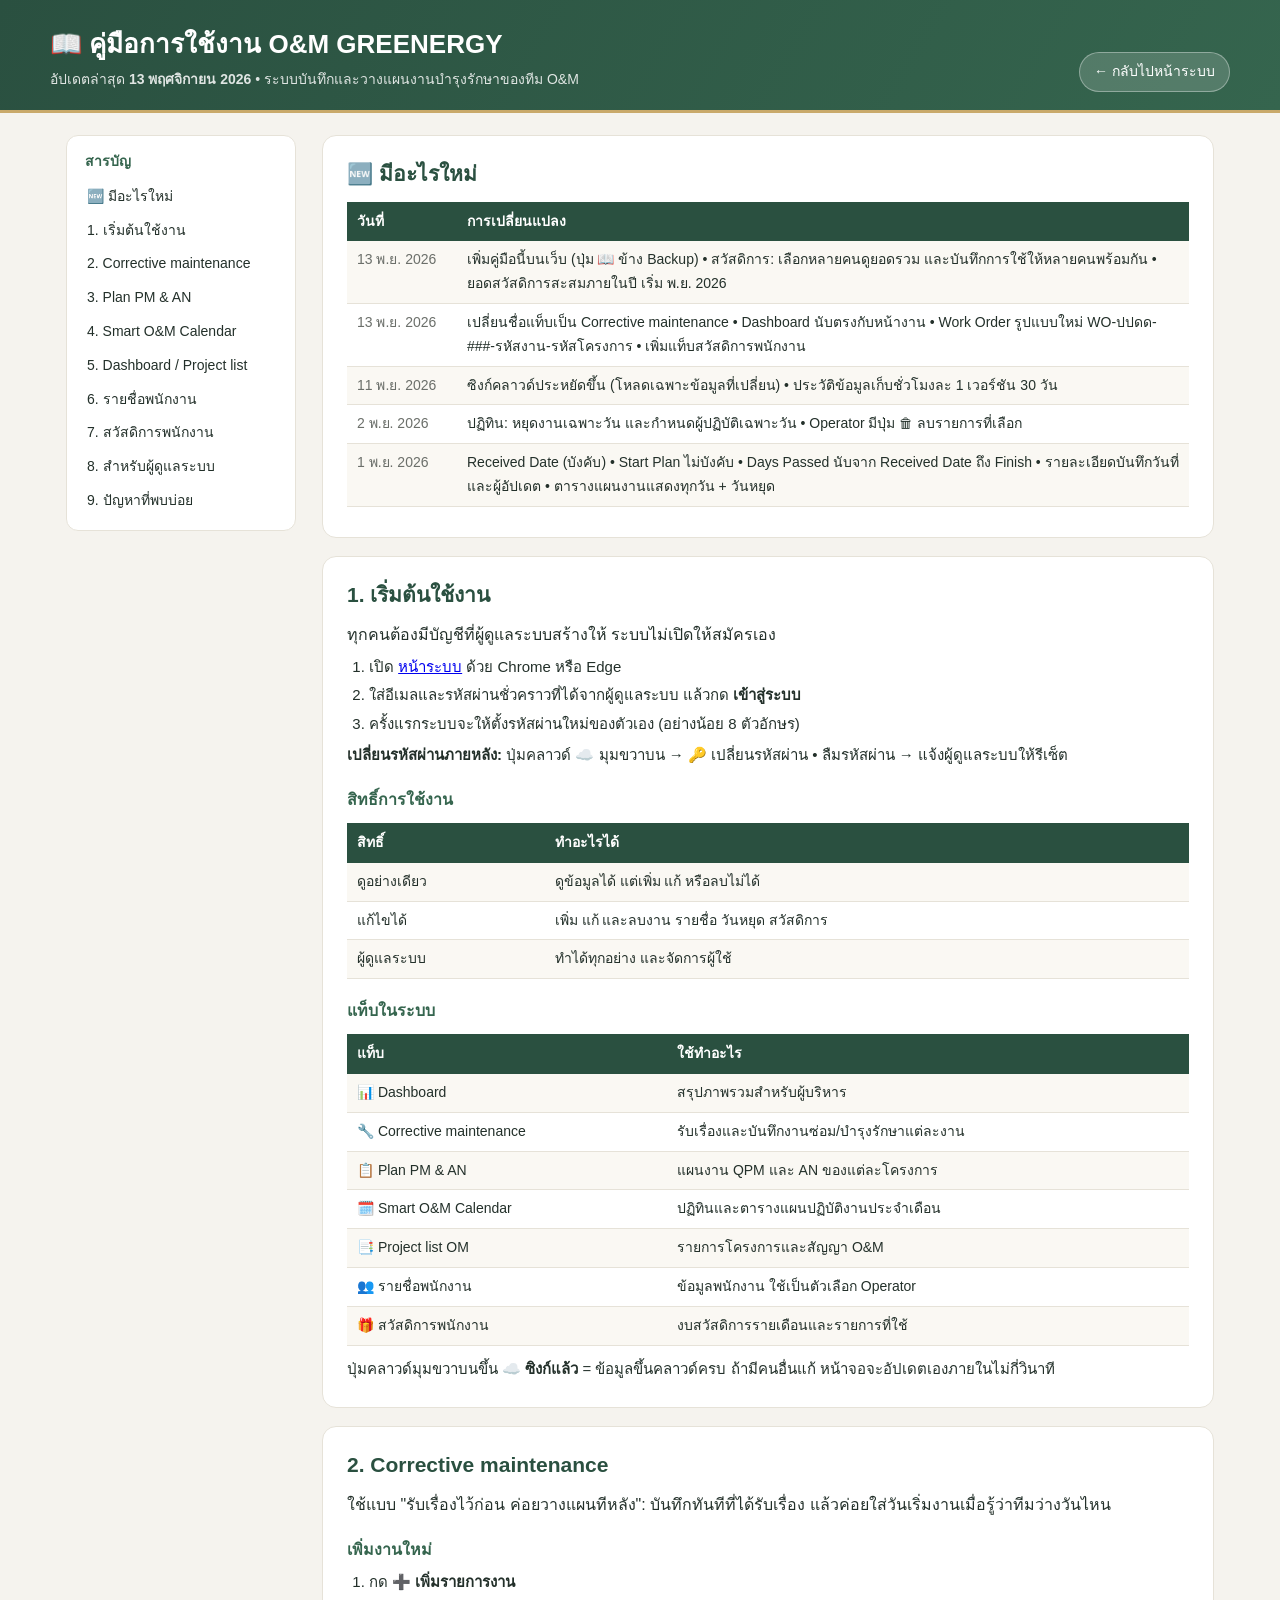
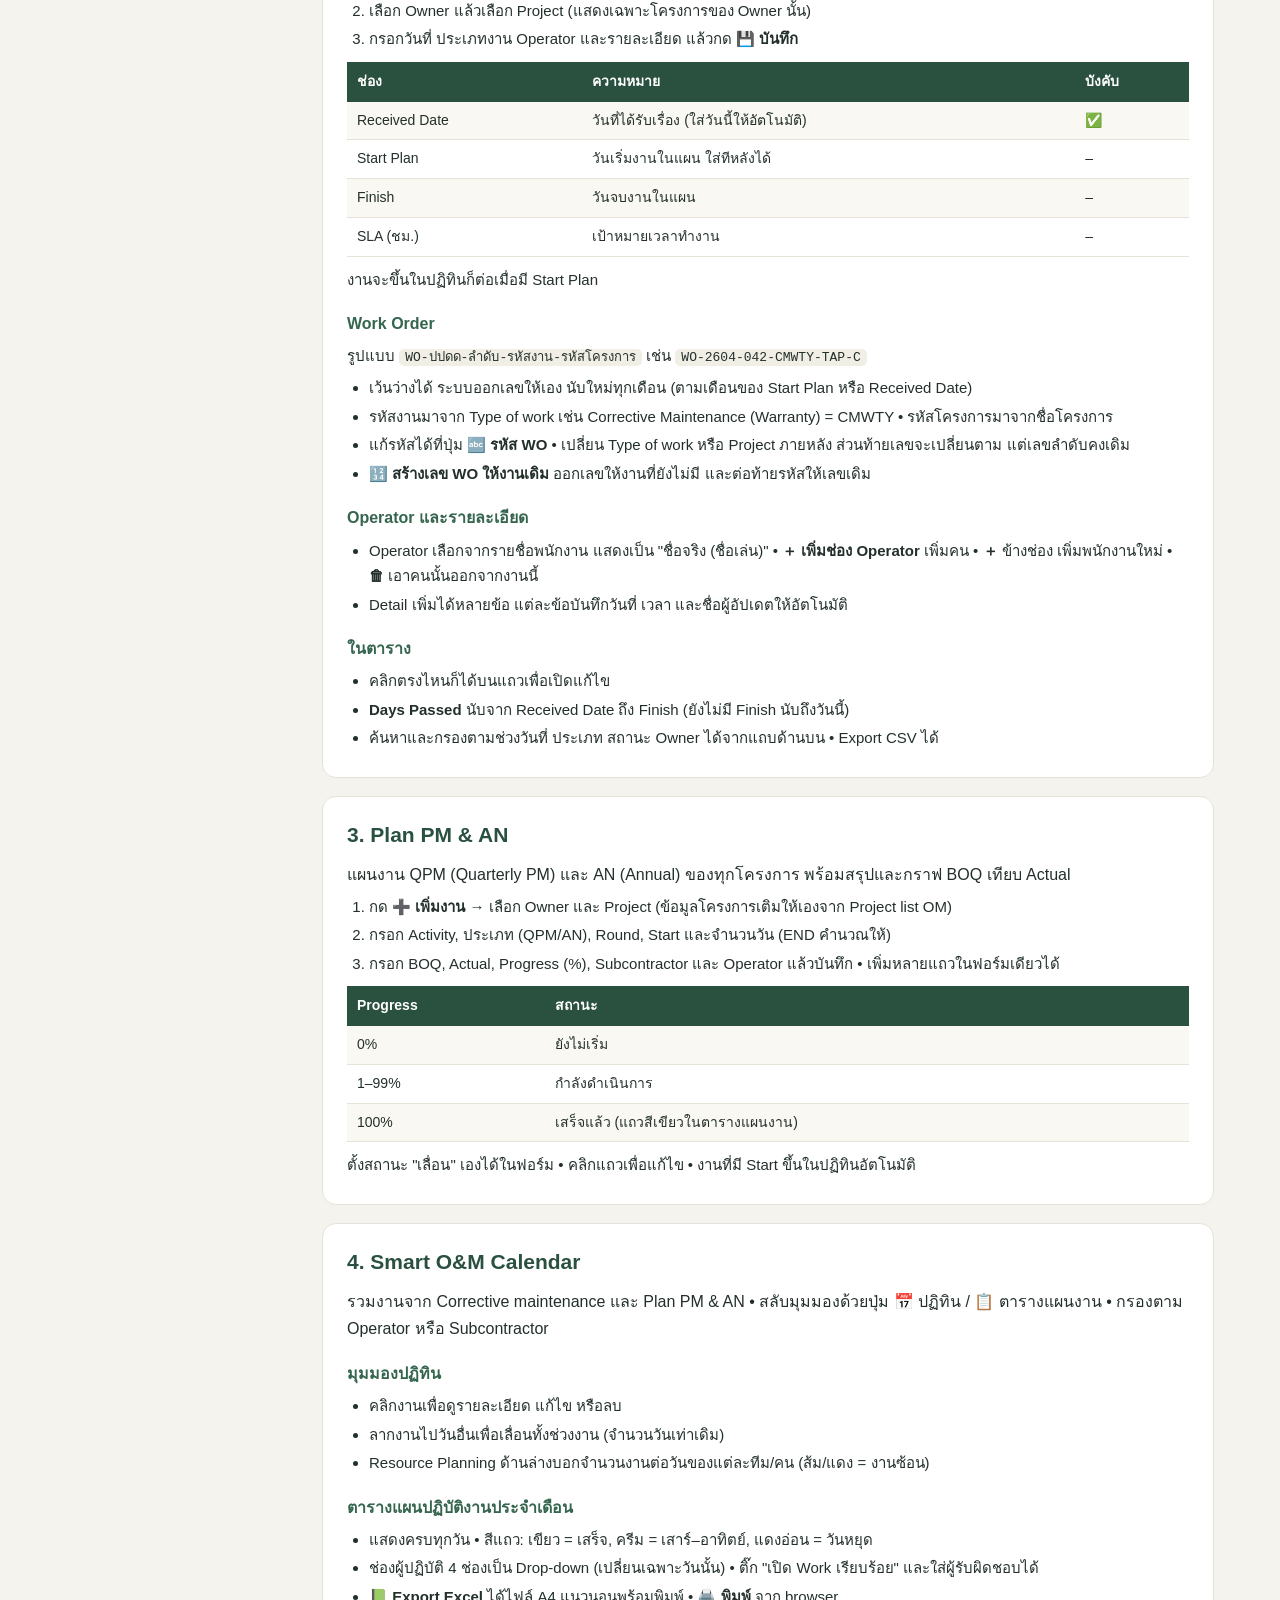
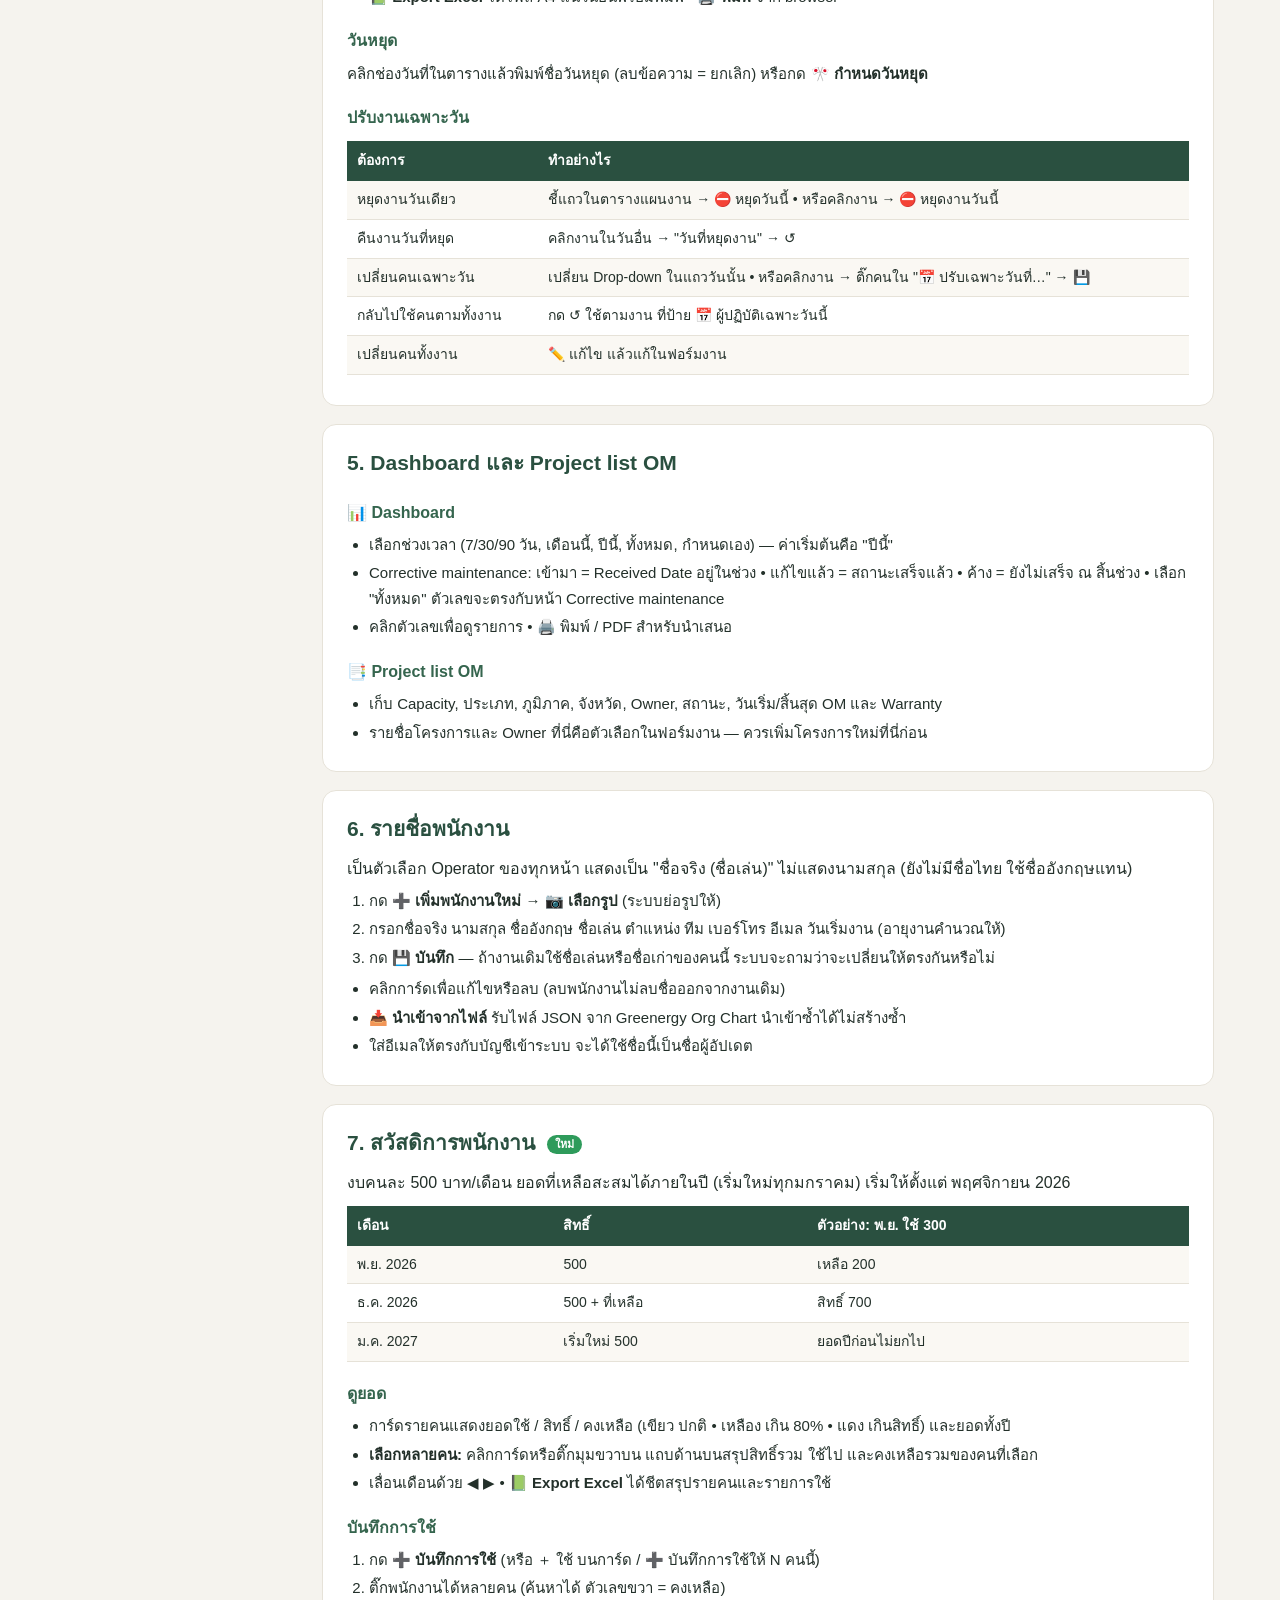
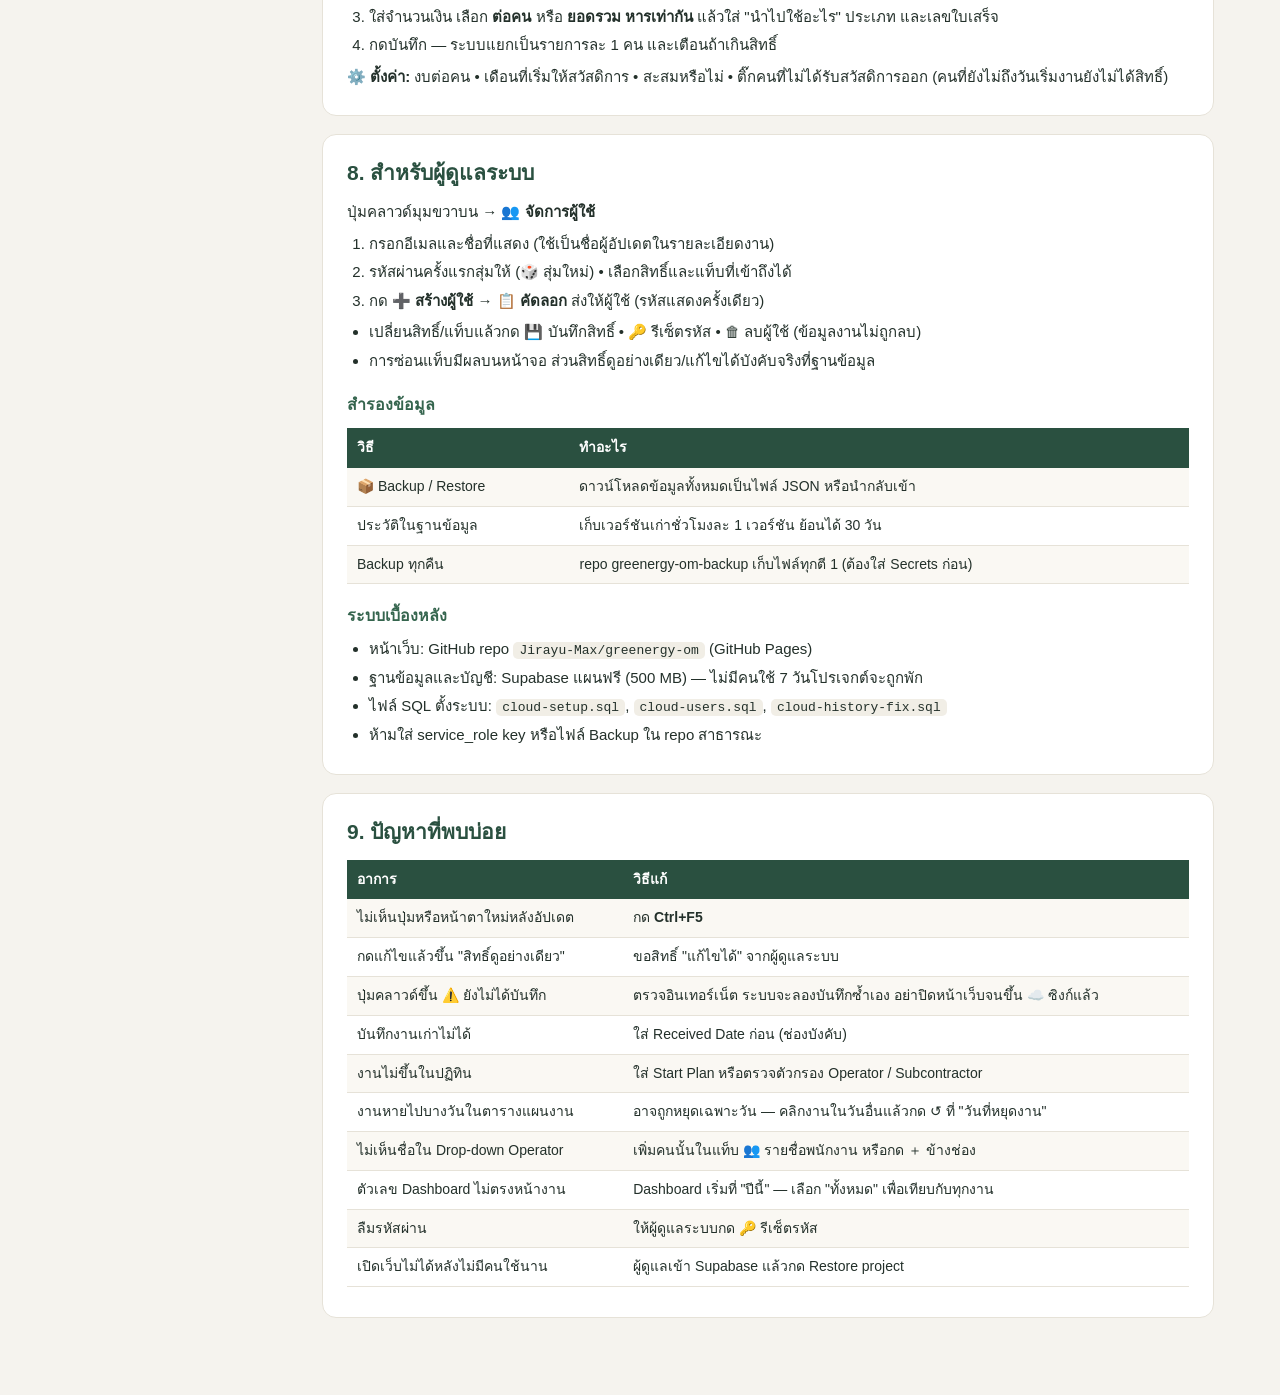
==== manual.html @ 5f61e500 "In-site user manual (📖 next to Backup) and rule to update it with every change Co-Authored-By: Claud" ====
<!DOCTYPE html>
<html lang="th">
<head>
  <meta charset="UTF-8">
  <meta name="viewport" content="width=device-width, initial-scale=1.0">
  <title>คู่มือการใช้งาน — O&amp;M GREENERGY</title>
  <link rel="icon" type="image/png" href="icon-180.png">
  <link rel="stylesheet" href="https://db.onlinewebfonts.com/c/0a54bd29f535bbdd5c69fdd2976d7b66?family=LINE+Seed+Sans+TH">
  <style>
    :root { --g: #35654E; --gd: #2A5040; --gold: #c9a96a; --ink: #23302a; --mut: #6b6f6a; --line: #e6e2d8; --bg: #F5F3EE; }
    * { box-sizing: border-box; }
    body { margin: 0; background: var(--bg); color: var(--ink); font-family: 'LINE Seed Sans TH', 'Segoe UI', Tahoma, sans-serif; font-size: 15px; line-height: 1.7; }
    header { background: linear-gradient(120deg, var(--gd), var(--g)); color: #fff; padding: 22px 24px 18px; border-bottom: 3px solid var(--gold); }
    header .in { max-width: 1180px; margin: 0 auto; display: flex; justify-content: space-between; align-items: flex-end; gap: 12px; flex-wrap: wrap; }
    header h1 { margin: 0; font-size: 26px; } header p { margin: 2px 0 0; opacity: .85; font-size: 14px; }
    header a { color: #fff; text-decoration: none; background: rgba(255,255,255,.16); border: 1px solid rgba(255,255,255,.35); padding: 7px 14px; border-radius: 999px; font-size: 14px; }
    .wrap { max-width: 1180px; margin: 0 auto; padding: 22px 16px 60px; display: grid; grid-template-columns: 230px 1fr; gap: 26px; }
    nav { position: sticky; top: 16px; align-self: start; background: #fff; border: 1px solid var(--line); border-radius: 12px; padding: 12px; font-size: 14px; }
    nav b { display: block; color: var(--g); margin: 2px 6px 6px; }
    nav a { display: block; padding: 5px 8px; border-radius: 7px; color: var(--ink); text-decoration: none; }
    nav a:hover { background: #eef5f0; color: var(--g); }
    main section { background: #fff; border: 1px solid var(--line); border-radius: 14px; padding: 20px 24px; margin-bottom: 18px; scroll-margin-top: 14px; }
    h2 { margin: 0 0 8px; color: var(--gd); font-size: 21px; } h3 { margin: 18px 0 6px; font-size: 16px; color: var(--g); }
    p { margin: 6px 0; } ol, ul { margin: 6px 0; padding-left: 22px; } li { margin: 3px 0; }
    table { width: 100%; border-collapse: collapse; margin: 10px 0; font-size: 14px; }
    th { background: var(--gd); color: #fff; text-align: left; padding: 8px 10px; font-weight: 700; }
    td { border-bottom: 1px solid var(--line); padding: 7px 10px; vertical-align: top; }
    tr:nth-child(even) td { background: #faf8f3; }
    code { background: #f1eee6; padding: 1px 6px; border-radius: 5px; font-family: Consolas, monospace; font-size: 13px; }
    .lead { font-size: 16px; } .note { background: #fdf6e6; border: 1px solid #f0dcaa; border-radius: 10px; padding: 9px 13px; margin: 10px 0; font-size: 14px; }
    .new { display: inline-block; font-size: 11px; font-weight: 700; color: #fff; background: #2e9b5b; border-radius: 999px; padding: 0 8px; margin-left: 6px; vertical-align: 2px; }
    .log td:first-child { white-space: nowrap; color: var(--mut); width: 110px; }
    @media (max-width: 820px) { .wrap { grid-template-columns: 1fr; } nav { position: static; } main section { padding: 16px; } }
    @media print { nav, header a { display: none; } .wrap { display: block; } main section { break-inside: avoid; border: 0; } }
  </style>
</head>
<body>
<header><div class="in">
  <div><h1>📖 คู่มือการใช้งาน O&amp;M GREENERGY</h1><p>อัปเดตล่าสุด <b id="upd">13 พฤศจิกายน 2026</b> • ระบบบันทึกและวางแผนงานบำรุงรักษาของทีม O&amp;M</p></div>
  <a href="./">← กลับไปหน้าระบบ</a>
</div></header>

<div class="wrap">
<nav>
  <b>สารบัญ</b>
  <a href="#new">🆕 มีอะไรใหม่</a>
  <a href="#start">1. เริ่มต้นใช้งาน</a>
  <a href="#cm">2. Corrective maintenance</a>
  <a href="#pm">3. Plan PM &amp; AN</a>
  <a href="#cal">4. Smart O&amp;M Calendar</a>
  <a href="#dash">5. Dashboard / Project list</a>
  <a href="#staff">6. รายชื่อพนักงาน</a>
  <a href="#wel">7. สวัสดิการพนักงาน</a>
  <a href="#admin">8. สำหรับผู้ดูแลระบบ</a>
  <a href="#faq">9. ปัญหาที่พบบ่อย</a>
</nav>

<main>
<section id="new">
  <h2>🆕 มีอะไรใหม่</h2>
  <table class="log">
    <tr><th>วันที่</th><th>การเปลี่ยนแปลง</th></tr>
    <tr><td>13 พ.ย. 2026</td><td>เพิ่มคู่มือนี้บนเว็บ (ปุ่ม 📖 ข้าง Backup) • สวัสดิการ: เลือกหลายคนดูยอดรวม และบันทึกการใช้ให้หลายคนพร้อมกัน • ยอดสวัสดิการสะสมภายในปี เริ่ม พ.ย. 2026</td></tr>
    <tr><td>13 พ.ย. 2026</td><td>เปลี่ยนชื่อแท็บเป็น Corrective maintenance • Dashboard นับตรงกับหน้างาน • Work Order รูปแบบใหม่ WO-ปปดด-###-รหัสงาน-รหัสโครงการ • เพิ่มแท็บสวัสดิการพนักงาน</td></tr>
    <tr><td>11 พ.ย. 2026</td><td>ซิงก์คลาวด์ประหยัดขึ้น (โหลดเฉพาะข้อมูลที่เปลี่ยน) • ประวัติข้อมูลเก็บชั่วโมงละ 1 เวอร์ชัน 30 วัน</td></tr>
    <tr><td>2 พ.ย. 2026</td><td>ปฏิทิน: หยุดงานเฉพาะวัน และกำหนดผู้ปฏิบัติเฉพาะวัน • Operator มีปุ่ม 🗑 ลบรายการที่เลือก</td></tr>
    <tr><td>1 พ.ย. 2026</td><td>Received Date (บังคับ) • Start Plan ไม่บังคับ • Days Passed นับจาก Received Date ถึง Finish • รายละเอียดบันทึกวันที่และผู้อัปเดต • ตารางแผนงานแสดงทุกวัน + วันหยุด</td></tr>
  </table>
</section>

<section id="start">
  <h2>1. เริ่มต้นใช้งาน</h2>
  <p class="lead">ทุกคนต้องมีบัญชีที่ผู้ดูแลระบบสร้างให้ ระบบไม่เปิดให้สมัครเอง</p>
  <ol>
    <li>เปิด <a href="./">หน้าระบบ</a> ด้วย Chrome หรือ Edge</li>
    <li>ใส่อีเมลและรหัสผ่านชั่วคราวที่ได้จากผู้ดูแลระบบ แล้วกด <b>เข้าสู่ระบบ</b></li>
    <li>ครั้งแรกระบบจะให้ตั้งรหัสผ่านใหม่ของตัวเอง (อย่างน้อย 8 ตัวอักษร)</li>
  </ol>
  <p><b>เปลี่ยนรหัสผ่านภายหลัง:</b> ปุ่มคลาวด์ ☁️ มุมขวาบน → 🔑 เปลี่ยนรหัสผ่าน • ลืมรหัสผ่าน → แจ้งผู้ดูแลระบบให้รีเซ็ต</p>
  <h3>สิทธิ์การใช้งาน</h3>
  <table><tr><th>สิทธิ์</th><th>ทำอะไรได้</th></tr>
    <tr><td>ดูอย่างเดียว</td><td>ดูข้อมูลได้ แต่เพิ่ม แก้ หรือลบไม่ได้</td></tr>
    <tr><td>แก้ไขได้</td><td>เพิ่ม แก้ และลบงาน รายชื่อ วันหยุด สวัสดิการ</td></tr>
    <tr><td>ผู้ดูแลระบบ</td><td>ทำได้ทุกอย่าง และจัดการผู้ใช้</td></tr></table>
  <h3>แท็บในระบบ</h3>
  <table><tr><th>แท็บ</th><th>ใช้ทำอะไร</th></tr>
    <tr><td>📊 Dashboard</td><td>สรุปภาพรวมสำหรับผู้บริหาร</td></tr>
    <tr><td>🔧 Corrective maintenance</td><td>รับเรื่องและบันทึกงานซ่อม/บำรุงรักษาแต่ละงาน</td></tr>
    <tr><td>📋 Plan PM &amp; AN</td><td>แผนงาน QPM และ AN ของแต่ละโครงการ</td></tr>
    <tr><td>🗓️ Smart O&amp;M Calendar</td><td>ปฏิทินและตารางแผนปฏิบัติงานประจำเดือน</td></tr>
    <tr><td>📑 Project list OM</td><td>รายการโครงการและสัญญา O&amp;M</td></tr>
    <tr><td>👥 รายชื่อพนักงาน</td><td>ข้อมูลพนักงาน ใช้เป็นตัวเลือก Operator</td></tr>
    <tr><td>🎁 สวัสดิการพนักงาน</td><td>งบสวัสดิการรายเดือนและรายการที่ใช้</td></tr></table>
  <p>ปุ่มคลาวด์มุมขวาบนขึ้น <b>☁️ ซิงก์แล้ว</b> = ข้อมูลขึ้นคลาวด์ครบ ถ้ามีคนอื่นแก้ หน้าจอจะอัปเดตเองภายในไม่กี่วินาที</p>
</section>

<section id="cm">
  <h2>2. Corrective maintenance</h2>
  <p class="lead">ใช้แบบ "รับเรื่องไว้ก่อน ค่อยวางแผนทีหลัง": บันทึกทันทีที่ได้รับเรื่อง แล้วค่อยใส่วันเริ่มงานเมื่อรู้ว่าทีมว่างวันไหน</p>
  <h3>เพิ่มงานใหม่</h3>
  <ol>
    <li>กด <b>➕ เพิ่มรายการงาน</b></li>
    <li>เลือก Owner แล้วเลือก Project (แสดงเฉพาะโครงการของ Owner นั้น)</li>
    <li>กรอกวันที่ ประเภทงาน Operator และรายละเอียด แล้วกด <b>💾 บันทึก</b></li>
  </ol>
  <table><tr><th>ช่อง</th><th>ความหมาย</th><th>บังคับ</th></tr>
    <tr><td>Received Date</td><td>วันที่ได้รับเรื่อง (ใส่วันนี้ให้อัตโนมัติ)</td><td>✅</td></tr>
    <tr><td>Start Plan</td><td>วันเริ่มงานในแผน ใส่ทีหลังได้</td><td>–</td></tr>
    <tr><td>Finish</td><td>วันจบงานในแผน</td><td>–</td></tr>
    <tr><td>SLA (ชม.)</td><td>เป้าหมายเวลาทำงาน</td><td>–</td></tr></table>
  <p>งานจะขึ้นในปฏิทินก็ต่อเมื่อมี Start Plan</p>
  <h3>Work Order</h3>
  <p>รูปแบบ <code>WO-ปปดด-ลำดับ-รหัสงาน-รหัสโครงการ</code> เช่น <code>WO-2604-042-CMWTY-TAP-C</code></p>
  <ul>
    <li>เว้นว่างได้ ระบบออกเลขให้เอง นับใหม่ทุกเดือน (ตามเดือนของ Start Plan หรือ Received Date)</li>
    <li>รหัสงานมาจาก Type of work เช่น Corrective Maintenance (Warranty) = CMWTY • รหัสโครงการมาจากชื่อโครงการ</li>
    <li>แก้รหัสได้ที่ปุ่ม <b>🔤 รหัส WO</b> • เปลี่ยน Type of work หรือ Project ภายหลัง ส่วนท้ายเลขจะเปลี่ยนตาม แต่เลขลำดับคงเดิม</li>
    <li><b>🔢 สร้างเลข WO ให้งานเดิม</b> ออกเลขให้งานที่ยังไม่มี และต่อท้ายรหัสให้เลขเดิม</li>
  </ul>
  <h3>Operator และรายละเอียด</h3>
  <ul>
    <li>Operator เลือกจากรายชื่อพนักงาน แสดงเป็น "ชื่อจริง (ชื่อเล่น)" • <b>＋ เพิ่มช่อง Operator</b> เพิ่มคน • <b>＋</b> ข้างช่อง เพิ่มพนักงานใหม่ • <b>🗑</b> เอาคนนั้นออกจากงานนี้</li>
    <li>Detail เพิ่มได้หลายข้อ แต่ละข้อบันทึกวันที่ เวลา และชื่อผู้อัปเดตให้อัตโนมัติ</li>
  </ul>
  <h3>ในตาราง</h3>
  <ul>
    <li>คลิกตรงไหนก็ได้บนแถวเพื่อเปิดแก้ไข</li>
    <li><b>Days Passed</b> นับจาก Received Date ถึง Finish (ยังไม่มี Finish นับถึงวันนี้)</li>
    <li>ค้นหาและกรองตามช่วงวันที่ ประเภท สถานะ Owner ได้จากแถบด้านบน • Export CSV ได้</li>
  </ul>
</section>

<section id="pm">
  <h2>3. Plan PM &amp; AN</h2>
  <p class="lead">แผนงาน QPM (Quarterly PM) และ AN (Annual) ของทุกโครงการ พร้อมสรุปและกราฟ BOQ เทียบ Actual</p>
  <ol>
    <li>กด <b>➕ เพิ่มงาน</b> → เลือก Owner และ Project (ข้อมูลโครงการเติมให้เองจาก Project list OM)</li>
    <li>กรอก Activity, ประเภท (QPM/AN), Round, Start และจำนวนวัน (END คำนวณให้)</li>
    <li>กรอก BOQ, Actual, Progress (%), Subcontractor และ Operator แล้วบันทึก • เพิ่มหลายแถวในฟอร์มเดียวได้</li>
  </ol>
  <table><tr><th>Progress</th><th>สถานะ</th></tr>
    <tr><td>0%</td><td>ยังไม่เริ่ม</td></tr><tr><td>1–99%</td><td>กำลังดำเนินการ</td></tr><tr><td>100%</td><td>เสร็จแล้ว (แถวสีเขียวในตารางแผนงาน)</td></tr></table>
  <p>ตั้งสถานะ "เลื่อน" เองได้ในฟอร์ม • คลิกแถวเพื่อแก้ไข • งานที่มี Start ขึ้นในปฏิทินอัตโนมัติ</p>
</section>

<section id="cal">
  <h2>4. Smart O&amp;M Calendar</h2>
  <p class="lead">รวมงานจาก Corrective maintenance และ Plan PM &amp; AN • สลับมุมมองด้วยปุ่ม 📅 ปฏิทิน / 📋 ตารางแผนงาน • กรองตาม Operator หรือ Subcontractor</p>
  <h3>มุมมองปฏิทิน</h3>
  <ul><li>คลิกงานเพื่อดูรายละเอียด แก้ไข หรือลบ</li><li>ลากงานไปวันอื่นเพื่อเลื่อนทั้งช่วงงาน (จำนวนวันเท่าเดิม)</li><li>Resource Planning ด้านล่างบอกจำนวนงานต่อวันของแต่ละทีม/คน (ส้ม/แดง = งานซ้อน)</li></ul>
  <h3>ตารางแผนปฏิบัติงานประจำเดือน</h3>
  <ul><li>แสดงครบทุกวัน • สีแถว: เขียว = เสร็จ, ครีม = เสาร์–อาทิตย์, แดงอ่อน = วันหยุด</li>
    <li>ช่องผู้ปฏิบัติ 4 ช่องเป็น Drop-down (เปลี่ยนเฉพาะวันนั้น) • ติ๊ก "เปิด Work เรียบร้อย" และใส่ผู้รับผิดชอบได้</li>
    <li><b>📗 Export Excel</b> ได้ไฟล์ A4 แนวนอนพร้อมพิมพ์ • <b>🖨️ พิมพ์</b> จาก browser</li></ul>
  <h3>วันหยุด</h3>
  <p>คลิกช่องวันที่ในตารางแล้วพิมพ์ชื่อวันหยุด (ลบข้อความ = ยกเลิก) หรือกด <b>🎌 กำหนดวันหยุด</b></p>
  <h3>ปรับงานเฉพาะวัน</h3>
  <table><tr><th>ต้องการ</th><th>ทำอย่างไร</th></tr>
    <tr><td>หยุดงานวันเดียว</td><td>ชี้แถวในตารางแผนงาน → ⛔ หยุดวันนี้ • หรือคลิกงาน → ⛔ หยุดงานวันนี้</td></tr>
    <tr><td>คืนงานวันที่หยุด</td><td>คลิกงานในวันอื่น → "วันที่หยุดงาน" → ↺</td></tr>
    <tr><td>เปลี่ยนคนเฉพาะวัน</td><td>เปลี่ยน Drop-down ในแถววันนั้น • หรือคลิกงาน → ติ๊กคนใน "📅 ปรับเฉพาะวันที่…" → 💾</td></tr>
    <tr><td>กลับไปใช้คนตามทั้งงาน</td><td>กด ↺ ใช้ตามงาน ที่ป้าย 📅 ผู้ปฏิบัติเฉพาะวันนี้</td></tr>
    <tr><td>เปลี่ยนคนทั้งงาน</td><td>✏️ แก้ไข แล้วแก้ในฟอร์มงาน</td></tr></table>
</section>

<section id="dash">
  <h2>5. Dashboard และ Project list OM</h2>
  <h3>📊 Dashboard</h3>
  <ul><li>เลือกช่วงเวลา (7/30/90 วัน, เดือนนี้, ปีนี้, ทั้งหมด, กำหนดเอง) — ค่าเริ่มต้นคือ "ปีนี้"</li>
    <li>Corrective maintenance: เข้ามา = Received Date อยู่ในช่วง • แก้ไขแล้ว = สถานะเสร็จแล้ว • ค้าง = ยังไม่เสร็จ ณ สิ้นช่วง • เลือก "ทั้งหมด" ตัวเลขจะตรงกับหน้า Corrective maintenance</li>
    <li>คลิกตัวเลขเพื่อดูรายการ • 🖨️ พิมพ์ / PDF สำหรับนำเสนอ</li></ul>
  <h3>📑 Project list OM</h3>
  <ul><li>เก็บ Capacity, ประเภท, ภูมิภาค, จังหวัด, Owner, สถานะ, วันเริ่ม/สิ้นสุด OM และ Warranty</li>
    <li>รายชื่อโครงการและ Owner ที่นี่คือตัวเลือกในฟอร์มงาน — ควรเพิ่มโครงการใหม่ที่นี่ก่อน</li></ul>
</section>

<section id="staff">
  <h2>6. รายชื่อพนักงาน</h2>
  <p class="lead">เป็นตัวเลือก Operator ของทุกหน้า แสดงเป็น "ชื่อจริง (ชื่อเล่น)" ไม่แสดงนามสกุล (ยังไม่มีชื่อไทย ใช้ชื่ออังกฤษแทน)</p>
  <ol><li>กด <b>➕ เพิ่มพนักงานใหม่</b> → <b>📷 เลือกรูป</b> (ระบบย่อรูปให้)</li>
    <li>กรอกชื่อจริง นามสกุล ชื่ออังกฤษ ชื่อเล่น ตำแหน่ง ทีม เบอร์โทร อีเมล วันเริ่มงาน (อายุงานคำนวณให้)</li>
    <li>กด <b>💾 บันทึก</b> — ถ้างานเดิมใช้ชื่อเล่นหรือชื่อเก่าของคนนี้ ระบบจะถามว่าจะเปลี่ยนให้ตรงกันหรือไม่</li></ol>
  <ul><li>คลิกการ์ดเพื่อแก้ไขหรือลบ (ลบพนักงานไม่ลบชื่อออกจากงานเดิม)</li>
    <li><b>📥 นำเข้าจากไฟล์</b> รับไฟล์ JSON จาก Greenergy Org Chart นำเข้าซ้ำได้ไม่สร้างซ้ำ</li>
    <li>ใส่อีเมลให้ตรงกับบัญชีเข้าระบบ จะได้ใช้ชื่อนี้เป็นชื่อผู้อัปเดต</li></ul>
</section>

<section id="wel">
  <h2>7. สวัสดิการพนักงาน <span class="new">ใหม่</span></h2>
  <p class="lead">งบคนละ 500 บาท/เดือน ยอดที่เหลือสะสมได้ภายในปี (เริ่มใหม่ทุกมกราคม) เริ่มให้ตั้งแต่ พฤศจิกายน 2026</p>
  <table><tr><th>เดือน</th><th>สิทธิ์</th><th>ตัวอย่าง: พ.ย. ใช้ 300</th></tr>
    <tr><td>พ.ย. 2026</td><td>500</td><td>เหลือ 200</td></tr>
    <tr><td>ธ.ค. 2026</td><td>500 + ที่เหลือ</td><td>สิทธิ์ 700</td></tr>
    <tr><td>ม.ค. 2027</td><td>เริ่มใหม่ 500</td><td>ยอดปีก่อนไม่ยกไป</td></tr></table>
  <h3>ดูยอด</h3>
  <ul><li>การ์ดรายคนแสดงยอดใช้ / สิทธิ์ / คงเหลือ (เขียว ปกติ • เหลือง เกิน 80% • แดง เกินสิทธิ์) และยอดทั้งปี</li>
    <li><b>เลือกหลายคน:</b> คลิกการ์ดหรือติ๊กมุมขวาบน แถบด้านบนสรุปสิทธิ์รวม ใช้ไป และคงเหลือรวมของคนที่เลือก</li>
    <li>เลื่อนเดือนด้วย ◀ ▶ • <b>📗 Export Excel</b> ได้ชีตสรุปรายคนและรายการใช้</li></ul>
  <h3>บันทึกการใช้</h3>
  <ol><li>กด <b>➕ บันทึกการใช้</b> (หรือ ＋ ใช้ บนการ์ด / ➕ บันทึกการใช้ให้ N คนนี้)</li>
    <li>ติ๊กพนักงานได้หลายคน (ค้นหาได้ ตัวเลขขวา = คงเหลือ)</li>
    <li>ใส่จำนวนเงิน เลือก <b>ต่อคน</b> หรือ <b>ยอดรวม หารเท่ากัน</b> แล้วใส่ "นำไปใช้อะไร" ประเภท และเลขใบเสร็จ</li>
    <li>กดบันทึก — ระบบแยกเป็นรายการละ 1 คน และเตือนถ้าเกินสิทธิ์</li></ol>
  <p><b>⚙️ ตั้งค่า:</b> งบต่อคน • เดือนที่เริ่มให้สวัสดิการ • สะสมหรือไม่ • ติ๊กคนที่ไม่ได้รับสวัสดิการออก (คนที่ยังไม่ถึงวันเริ่มงานยังไม่ได้สิทธิ์)</p>
</section>

<section id="admin">
  <h2>8. สำหรับผู้ดูแลระบบ</h2>
  <p>ปุ่มคลาวด์มุมขวาบน → <b>👥 จัดการผู้ใช้</b></p>
  <ol><li>กรอกอีเมลและชื่อที่แสดง (ใช้เป็นชื่อผู้อัปเดตในรายละเอียดงาน)</li>
    <li>รหัสผ่านครั้งแรกสุ่มให้ (🎲 สุ่มใหม่) • เลือกสิทธิ์และแท็บที่เข้าถึงได้</li>
    <li>กด <b>➕ สร้างผู้ใช้</b> → <b>📋 คัดลอก</b> ส่งให้ผู้ใช้ (รหัสแสดงครั้งเดียว)</li></ol>
  <ul><li>เปลี่ยนสิทธิ์/แท็บแล้วกด 💾 บันทึกสิทธิ์ • 🔑 รีเซ็ตรหัส • 🗑 ลบผู้ใช้ (ข้อมูลงานไม่ถูกลบ)</li>
    <li>การซ่อนแท็บมีผลบนหน้าจอ ส่วนสิทธิ์ดูอย่างเดียว/แก้ไขได้บังคับจริงที่ฐานข้อมูล</li></ul>
  <h3>สำรองข้อมูล</h3>
  <table><tr><th>วิธี</th><th>ทำอะไร</th></tr>
    <tr><td>📦 Backup / Restore</td><td>ดาวน์โหลดข้อมูลทั้งหมดเป็นไฟล์ JSON หรือนำกลับเข้า</td></tr>
    <tr><td>ประวัติในฐานข้อมูล</td><td>เก็บเวอร์ชันเก่าชั่วโมงละ 1 เวอร์ชัน ย้อนได้ 30 วัน</td></tr>
    <tr><td>Backup ทุกคืน</td><td>repo greenergy-om-backup เก็บไฟล์ทุกตี 1 (ต้องใส่ Secrets ก่อน)</td></tr></table>
  <h3>ระบบเบื้องหลัง</h3>
  <ul><li>หน้าเว็บ: GitHub repo <code>Jirayu-Max/greenergy-om</code> (GitHub Pages)</li>
    <li>ฐานข้อมูลและบัญชี: Supabase แผนฟรี (500 MB) — ไม่มีคนใช้ 7 วันโปรเจกต์จะถูกพัก</li>
    <li>ไฟล์ SQL ตั้งระบบ: <code>cloud-setup.sql</code>, <code>cloud-users.sql</code>, <code>cloud-history-fix.sql</code></li>
    <li>ห้ามใส่ service_role key หรือไฟล์ Backup ใน repo สาธารณะ</li></ul>
</section>

<section id="faq">
  <h2>9. ปัญหาที่พบบ่อย</h2>
  <table><tr><th>อาการ</th><th>วิธีแก้</th></tr>
    <tr><td>ไม่เห็นปุ่มหรือหน้าตาใหม่หลังอัปเดต</td><td>กด <b>Ctrl+F5</b></td></tr>
    <tr><td>กดแก้ไขแล้วขึ้น "สิทธิ์ดูอย่างเดียว"</td><td>ขอสิทธิ์ "แก้ไขได้" จากผู้ดูแลระบบ</td></tr>
    <tr><td>ปุ่มคลาวด์ขึ้น ⚠️ ยังไม่ได้บันทึก</td><td>ตรวจอินเทอร์เน็ต ระบบจะลองบันทึกซ้ำเอง อย่าปิดหน้าเว็บจนขึ้น ☁️ ซิงก์แล้ว</td></tr>
    <tr><td>บันทึกงานเก่าไม่ได้</td><td>ใส่ Received Date ก่อน (ช่องบังคับ)</td></tr>
    <tr><td>งานไม่ขึ้นในปฏิทิน</td><td>ใส่ Start Plan หรือตรวจตัวกรอง Operator / Subcontractor</td></tr>
    <tr><td>งานหายไปบางวันในตารางแผนงาน</td><td>อาจถูกหยุดเฉพาะวัน — คลิกงานในวันอื่นแล้วกด ↺ ที่ "วันที่หยุดงาน"</td></tr>
    <tr><td>ไม่เห็นชื่อใน Drop-down Operator</td><td>เพิ่มคนนั้นในแท็บ 👥 รายชื่อพนักงาน หรือกด ＋ ข้างช่อง</td></tr>
    <tr><td>ตัวเลข Dashboard ไม่ตรงหน้างาน</td><td>Dashboard เริ่มที่ "ปีนี้" — เลือก "ทั้งหมด" เพื่อเทียบกับทุกงาน</td></tr>
    <tr><td>ลืมรหัสผ่าน</td><td>ให้ผู้ดูแลระบบกด 🔑 รีเซ็ตรหัส</td></tr>
    <tr><td>เปิดเว็บไม่ได้หลังไม่มีคนใช้นาน</td><td>ผู้ดูแลเข้า Supabase แล้วกด Restore project</td></tr></table>
</section>
</main>
</div>
</body>
</html>
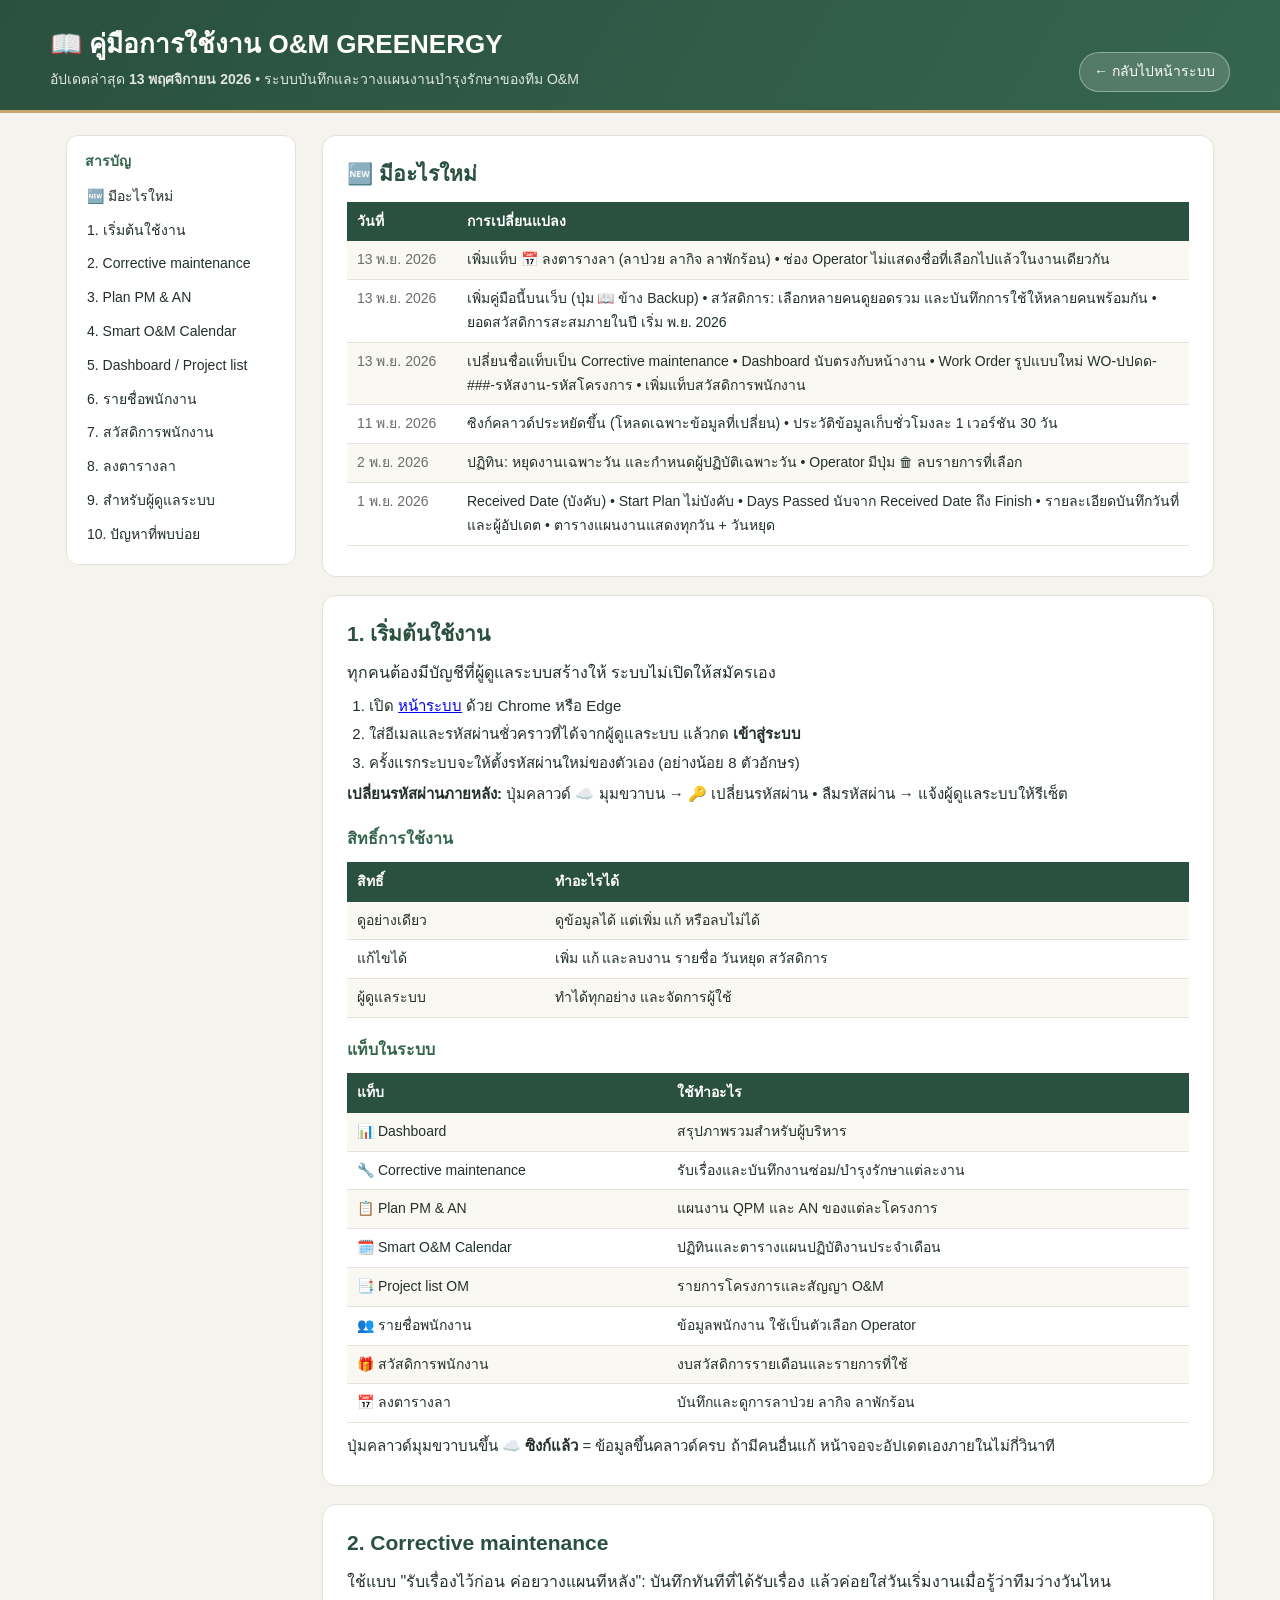
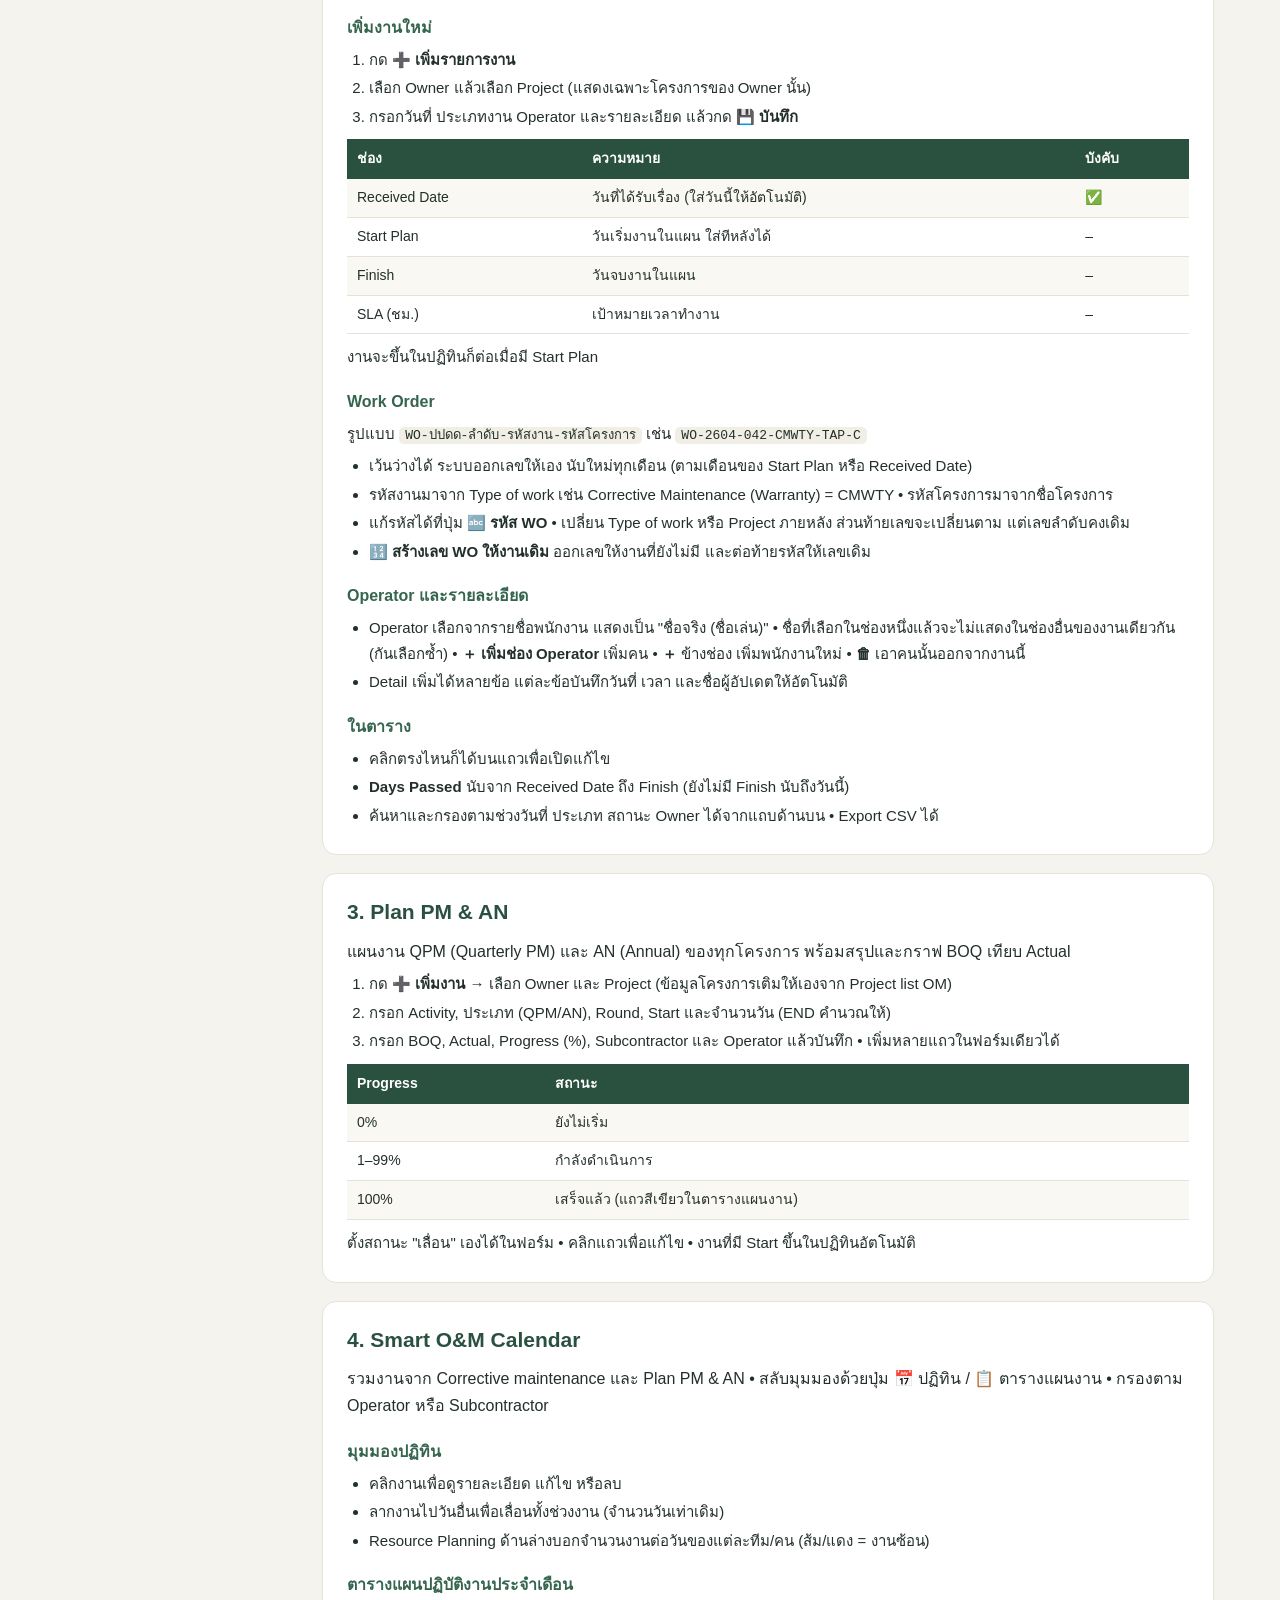
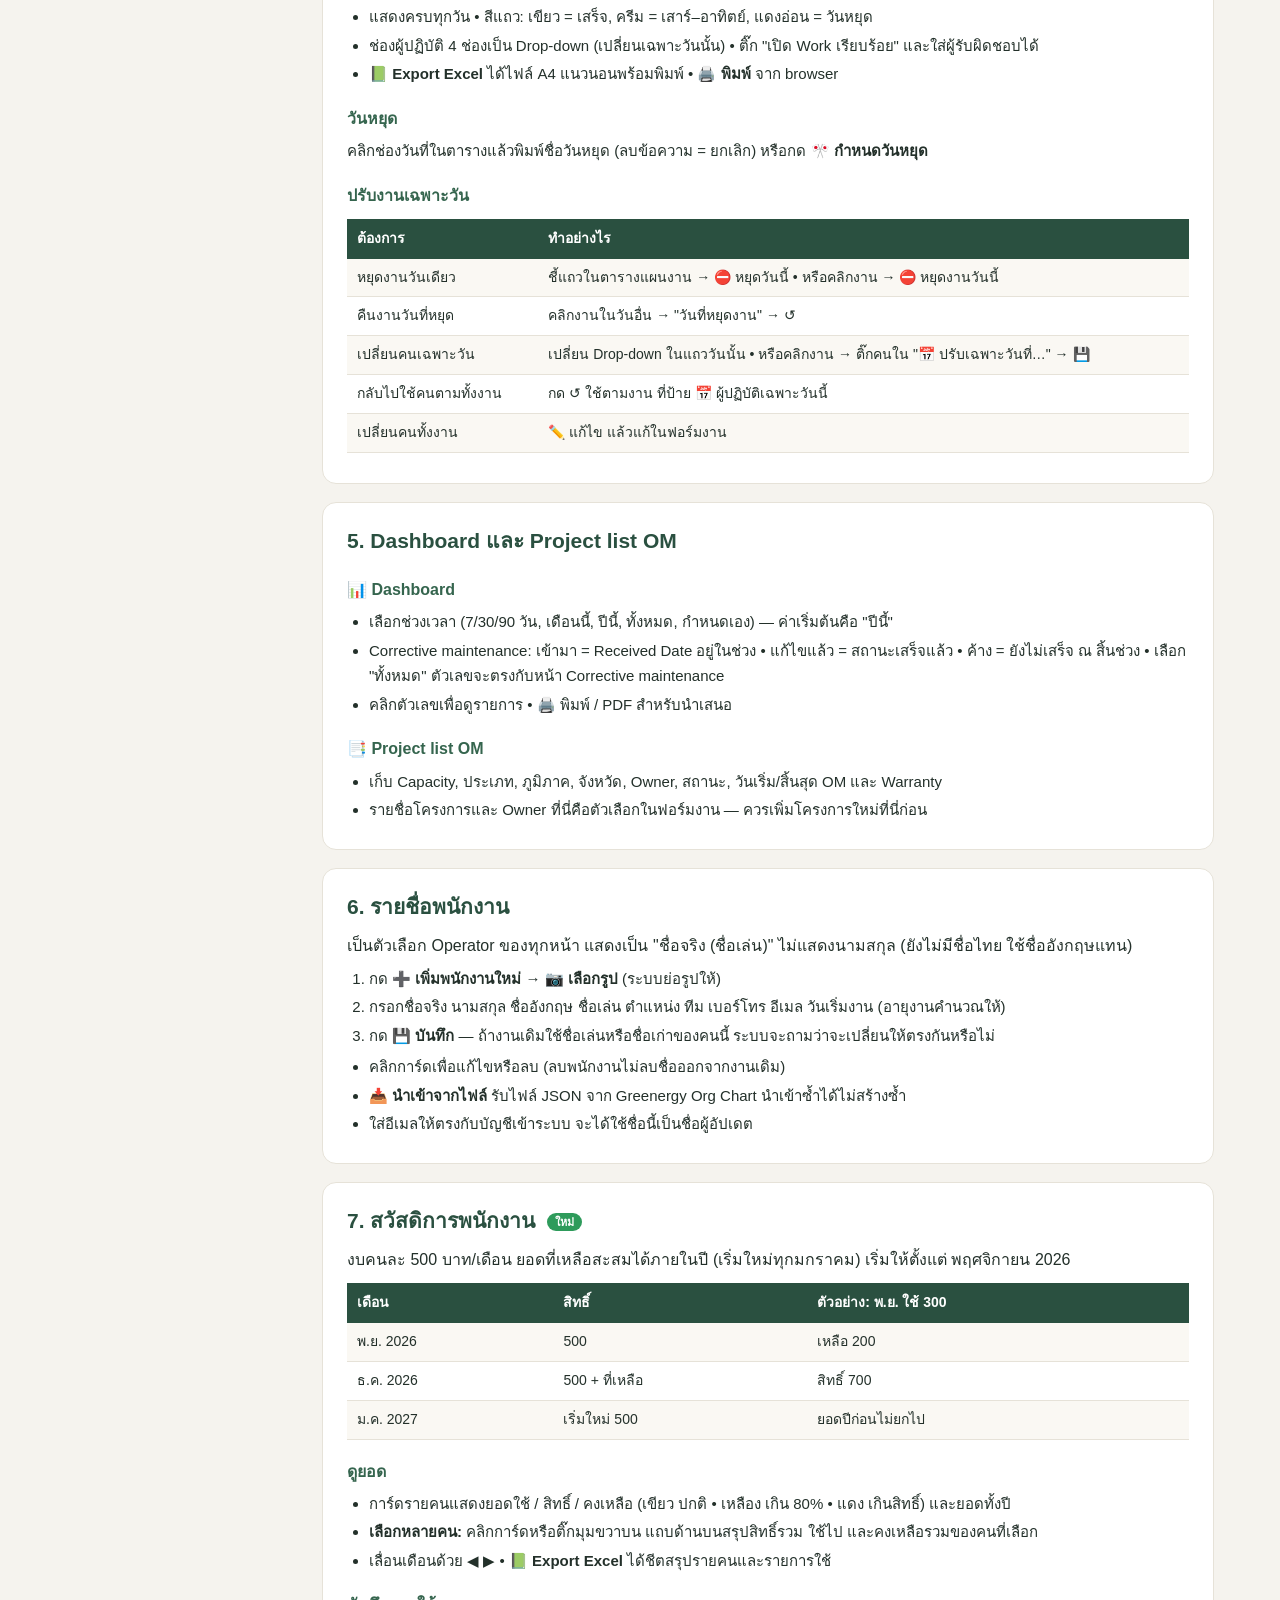
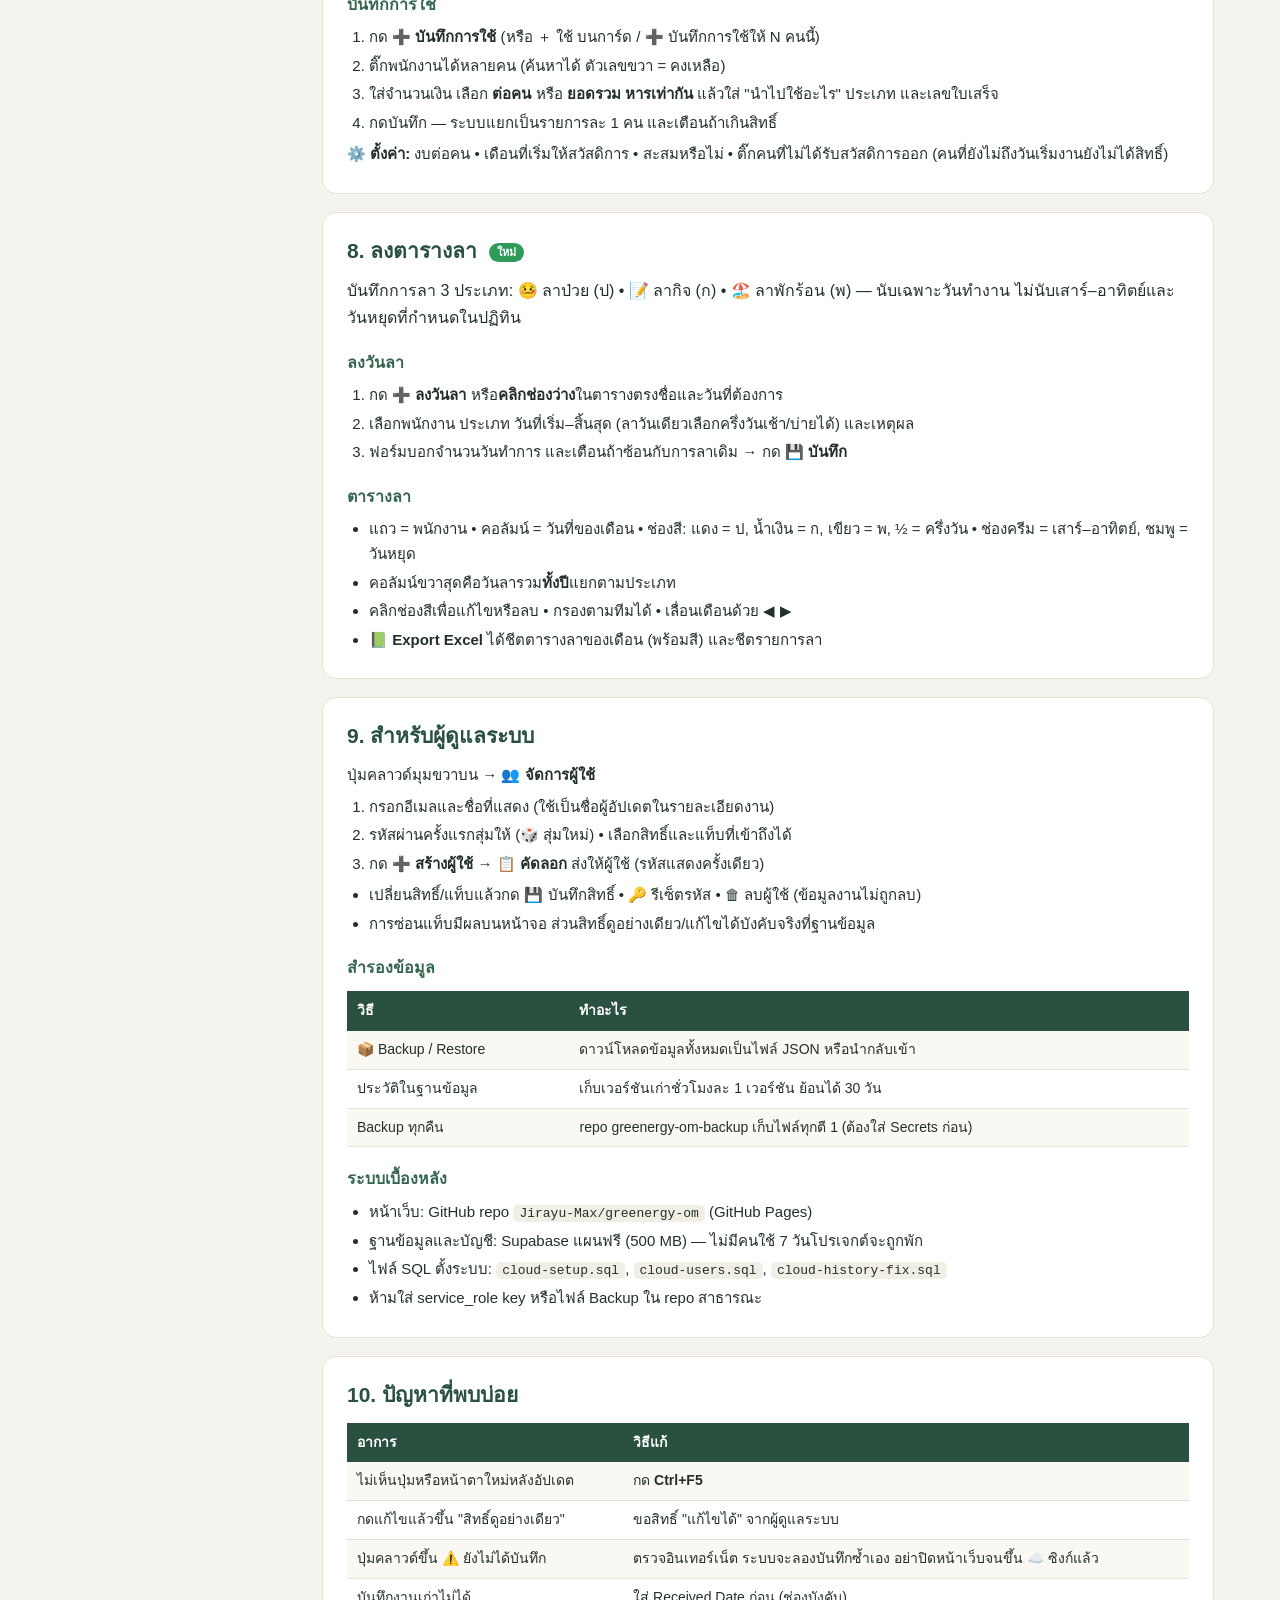
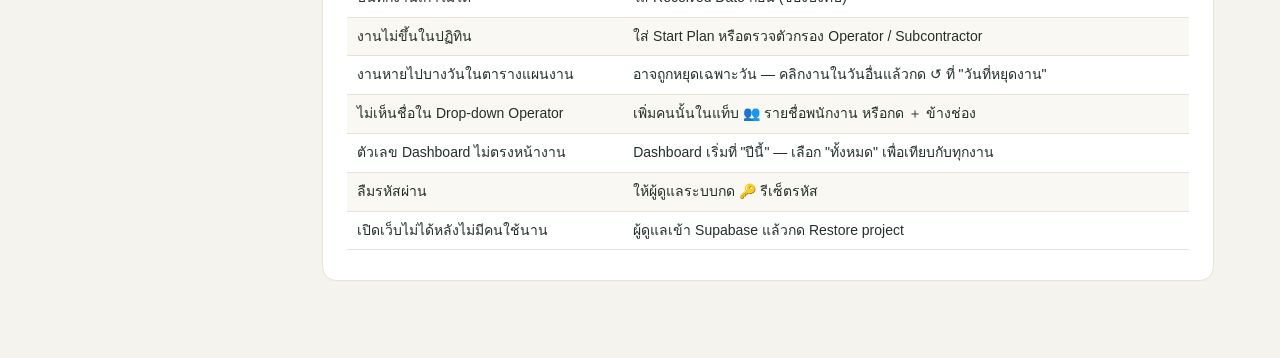
==== commit f05da112: "Leave schedule tab; operator dropdowns hide names already picked in the job - 📅 ลงตารางลา: sick / pe" ====
--- a/manual.html
+++ b/manual.html
@@ -51,8 +51,9 @@
   <a href="#dash">5. Dashboard / Project list</a>
   <a href="#staff">6. รายชื่อพนักงาน</a>
   <a href="#wel">7. สวัสดิการพนักงาน</a>
-  <a href="#admin">8. สำหรับผู้ดูแลระบบ</a>
-  <a href="#faq">9. ปัญหาที่พบบ่อย</a>
+  <a href="#leave">8. ลงตารางลา</a>
+  <a href="#admin">9. สำหรับผู้ดูแลระบบ</a>
+  <a href="#faq">10. ปัญหาที่พบบ่อย</a>
 </nav>
 
 <main>
@@ -60,6 +61,7 @@
   <h2>🆕 มีอะไรใหม่</h2>
   <table class="log">
     <tr><th>วันที่</th><th>การเปลี่ยนแปลง</th></tr>
+    <tr><td>13 พ.ย. 2026</td><td>เพิ่มแท็บ 📅 ลงตารางลา (ลาป่วย ลากิจ ลาพักร้อน) • ช่อง Operator ไม่แสดงชื่อที่เลือกไปแล้วในงานเดียวกัน</td></tr>
     <tr><td>13 พ.ย. 2026</td><td>เพิ่มคู่มือนี้บนเว็บ (ปุ่ม 📖 ข้าง Backup) • สวัสดิการ: เลือกหลายคนดูยอดรวม และบันทึกการใช้ให้หลายคนพร้อมกัน • ยอดสวัสดิการสะสมภายในปี เริ่ม พ.ย. 2026</td></tr>
     <tr><td>13 พ.ย. 2026</td><td>เปลี่ยนชื่อแท็บเป็น Corrective maintenance • Dashboard นับตรงกับหน้างาน • Work Order รูปแบบใหม่ WO-ปปดด-###-รหัสงาน-รหัสโครงการ • เพิ่มแท็บสวัสดิการพนักงาน</td></tr>
     <tr><td>11 พ.ย. 2026</td><td>ซิงก์คลาวด์ประหยัดขึ้น (โหลดเฉพาะข้อมูลที่เปลี่ยน) • ประวัติข้อมูลเก็บชั่วโมงละ 1 เวอร์ชัน 30 วัน</td></tr>
@@ -90,7 +92,8 @@
     <tr><td>🗓️ Smart O&amp;M Calendar</td><td>ปฏิทินและตารางแผนปฏิบัติงานประจำเดือน</td></tr>
     <tr><td>📑 Project list OM</td><td>รายการโครงการและสัญญา O&amp;M</td></tr>
     <tr><td>👥 รายชื่อพนักงาน</td><td>ข้อมูลพนักงาน ใช้เป็นตัวเลือก Operator</td></tr>
-    <tr><td>🎁 สวัสดิการพนักงาน</td><td>งบสวัสดิการรายเดือนและรายการที่ใช้</td></tr></table>
+    <tr><td>🎁 สวัสดิการพนักงาน</td><td>งบสวัสดิการรายเดือนและรายการที่ใช้</td></tr>
+    <tr><td>📅 ลงตารางลา</td><td>บันทึกและดูการลาป่วย ลากิจ ลาพักร้อน</td></tr></table>
   <p>ปุ่มคลาวด์มุมขวาบนขึ้น <b>☁️ ซิงก์แล้ว</b> = ข้อมูลขึ้นคลาวด์ครบ ถ้ามีคนอื่นแก้ หน้าจอจะอัปเดตเองภายในไม่กี่วินาที</p>
 </section>
 
@@ -119,7 +122,7 @@
   </ul>
   <h3>Operator และรายละเอียด</h3>
   <ul>
-    <li>Operator เลือกจากรายชื่อพนักงาน แสดงเป็น "ชื่อจริง (ชื่อเล่น)" • <b>＋ เพิ่มช่อง Operator</b> เพิ่มคน • <b>＋</b> ข้างช่อง เพิ่มพนักงานใหม่ • <b>🗑</b> เอาคนนั้นออกจากงานนี้</li>
+    <li>Operator เลือกจากรายชื่อพนักงาน แสดงเป็น "ชื่อจริง (ชื่อเล่น)" • ชื่อที่เลือกในช่องหนึ่งแล้วจะไม่แสดงในช่องอื่นของงานเดียวกัน (กันเลือกซ้ำ) • <b>＋ เพิ่มช่อง Operator</b> เพิ่มคน • <b>＋</b> ข้างช่อง เพิ่มพนักงานใหม่ • <b>🗑</b> เอาคนนั้นออกจากงานนี้</li>
     <li>Detail เพิ่มได้หลายข้อ แต่ละข้อบันทึกวันที่ เวลา และชื่อผู้อัปเดตให้อัตโนมัติ</li>
   </ul>
   <h3>ในตาราง</h3>
@@ -204,8 +207,22 @@
   <p><b>⚙️ ตั้งค่า:</b> งบต่อคน • เดือนที่เริ่มให้สวัสดิการ • สะสมหรือไม่ • ติ๊กคนที่ไม่ได้รับสวัสดิการออก (คนที่ยังไม่ถึงวันเริ่มงานยังไม่ได้สิทธิ์)</p>
 </section>
 
+<section id="leave">
+  <h2>8. ลงตารางลา <span class="new">ใหม่</span></h2>
+  <p class="lead">บันทึกการลา 3 ประเภท: 🤒 ลาป่วย (ป) • 📝 ลากิจ (ก) • 🏖️ ลาพักร้อน (พ) — นับเฉพาะวันทำงาน ไม่นับเสาร์–อาทิตย์และวันหยุดที่กำหนดในปฏิทิน</p>
+  <h3>ลงวันลา</h3>
+  <ol><li>กด <b>➕ ลงวันลา</b> หรือ<b>คลิกช่องว่าง</b>ในตารางตรงชื่อและวันที่ต้องการ</li>
+    <li>เลือกพนักงาน ประเภท วันที่เริ่ม–สิ้นสุด (ลาวันเดียวเลือกครึ่งวันเช้า/บ่ายได้) และเหตุผล</li>
+    <li>ฟอร์มบอกจำนวนวันทำการ และเตือนถ้าซ้อนกับการลาเดิม → กด <b>💾 บันทึก</b></li></ol>
+  <h3>ตารางลา</h3>
+  <ul><li>แถว = พนักงาน • คอลัมน์ = วันที่ของเดือน • ช่องสี: แดง = ป, น้ำเงิน = ก, เขียว = พ, ½ = ครึ่งวัน • ช่องครีม = เสาร์–อาทิตย์, ชมพู = วันหยุด</li>
+    <li>คอลัมน์ขวาสุดคือวันลารวม<b>ทั้งปี</b>แยกตามประเภท</li>
+    <li>คลิกช่องสีเพื่อแก้ไขหรือลบ • กรองตามทีมได้ • เลื่อนเดือนด้วย ◀ ▶</li>
+    <li><b>📗 Export Excel</b> ได้ชีตตารางลาของเดือน (พร้อมสี) และชีตรายการลา</li></ul>
+</section>
+
 <section id="admin">
-  <h2>8. สำหรับผู้ดูแลระบบ</h2>
+  <h2>9. สำหรับผู้ดูแลระบบ</h2>
   <p>ปุ่มคลาวด์มุมขวาบน → <b>👥 จัดการผู้ใช้</b></p>
   <ol><li>กรอกอีเมลและชื่อที่แสดง (ใช้เป็นชื่อผู้อัปเดตในรายละเอียดงาน)</li>
     <li>รหัสผ่านครั้งแรกสุ่มให้ (🎲 สุ่มใหม่) • เลือกสิทธิ์และแท็บที่เข้าถึงได้</li>
@@ -225,7 +242,7 @@
 </section>
 
 <section id="faq">
-  <h2>9. ปัญหาที่พบบ่อย</h2>
+  <h2>10. ปัญหาที่พบบ่อย</h2>
   <table><tr><th>อาการ</th><th>วิธีแก้</th></tr>
     <tr><td>ไม่เห็นปุ่มหรือหน้าตาใหม่หลังอัปเดต</td><td>กด <b>Ctrl+F5</b></td></tr>
     <tr><td>กดแก้ไขแล้วขึ้น "สิทธิ์ดูอย่างเดียว"</td><td>ขอสิทธิ์ "แก้ไขได้" จากผู้ดูแลระบบ</td></tr>
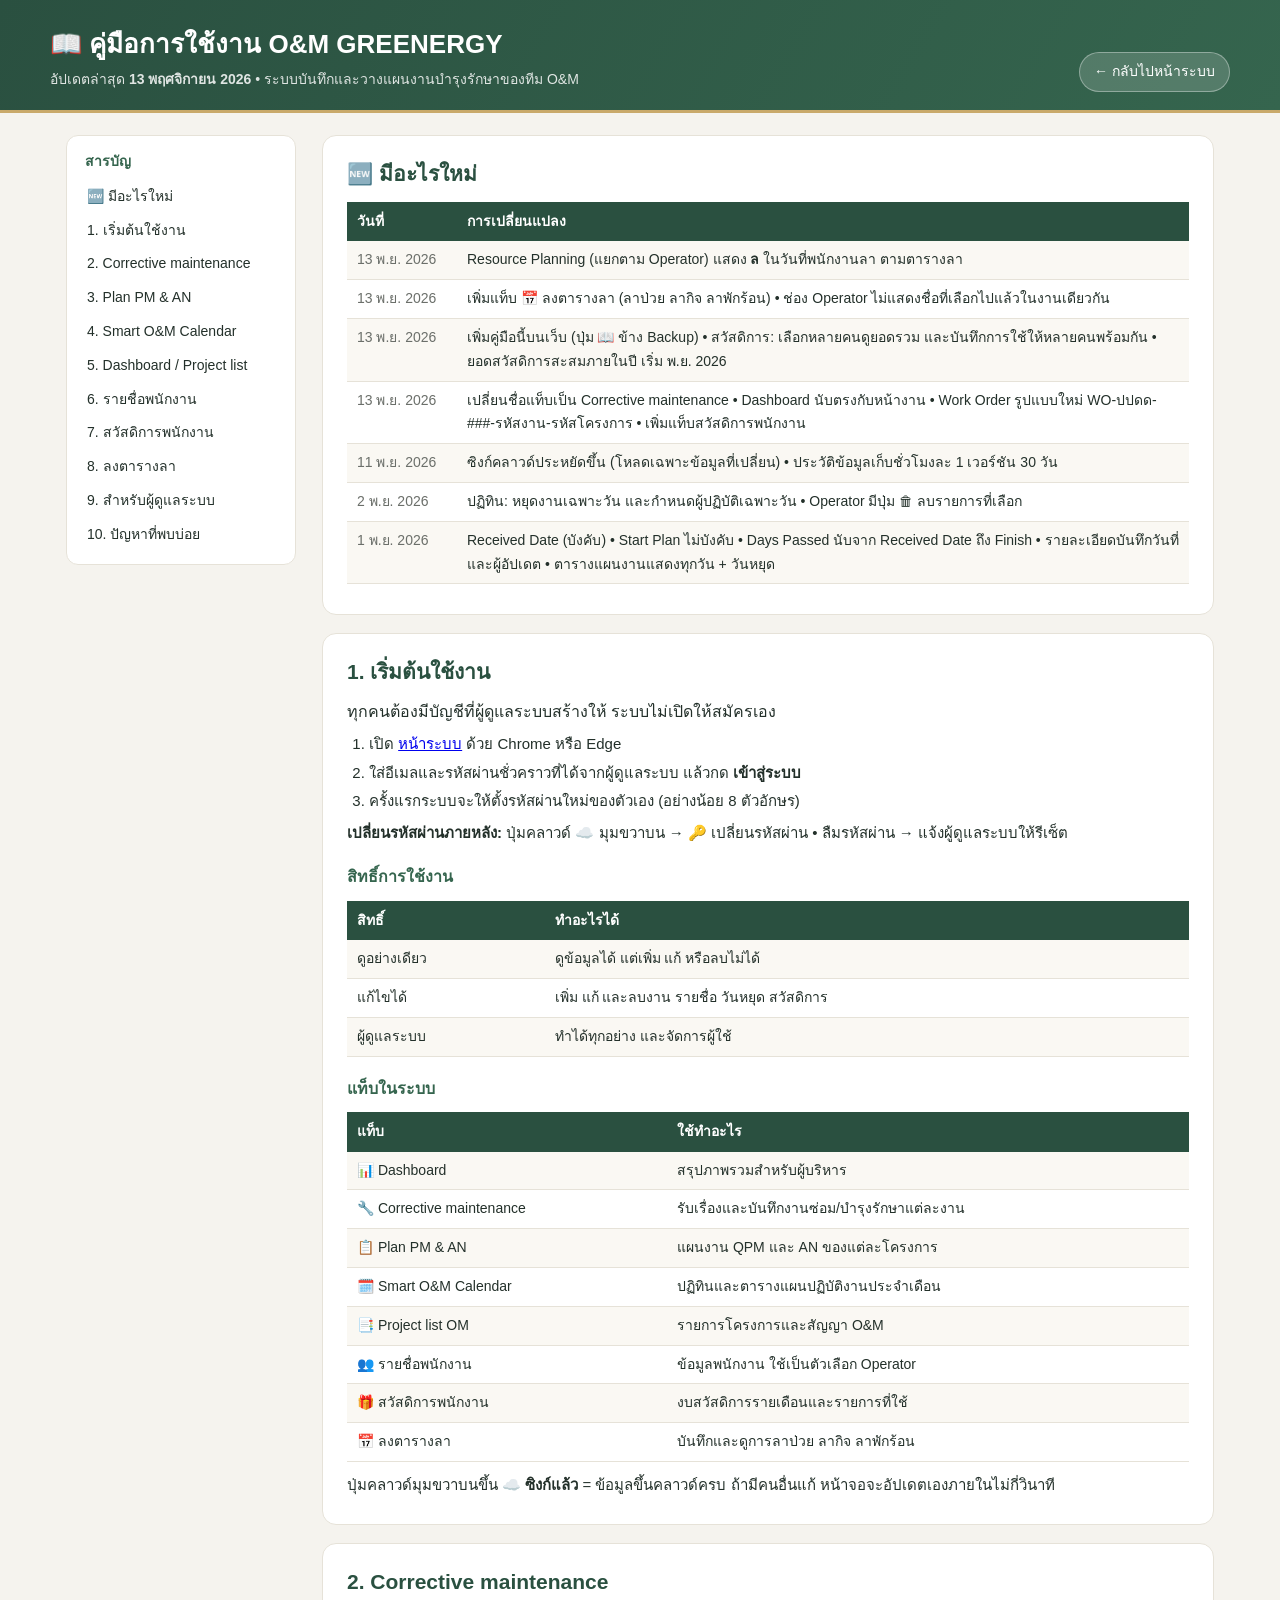
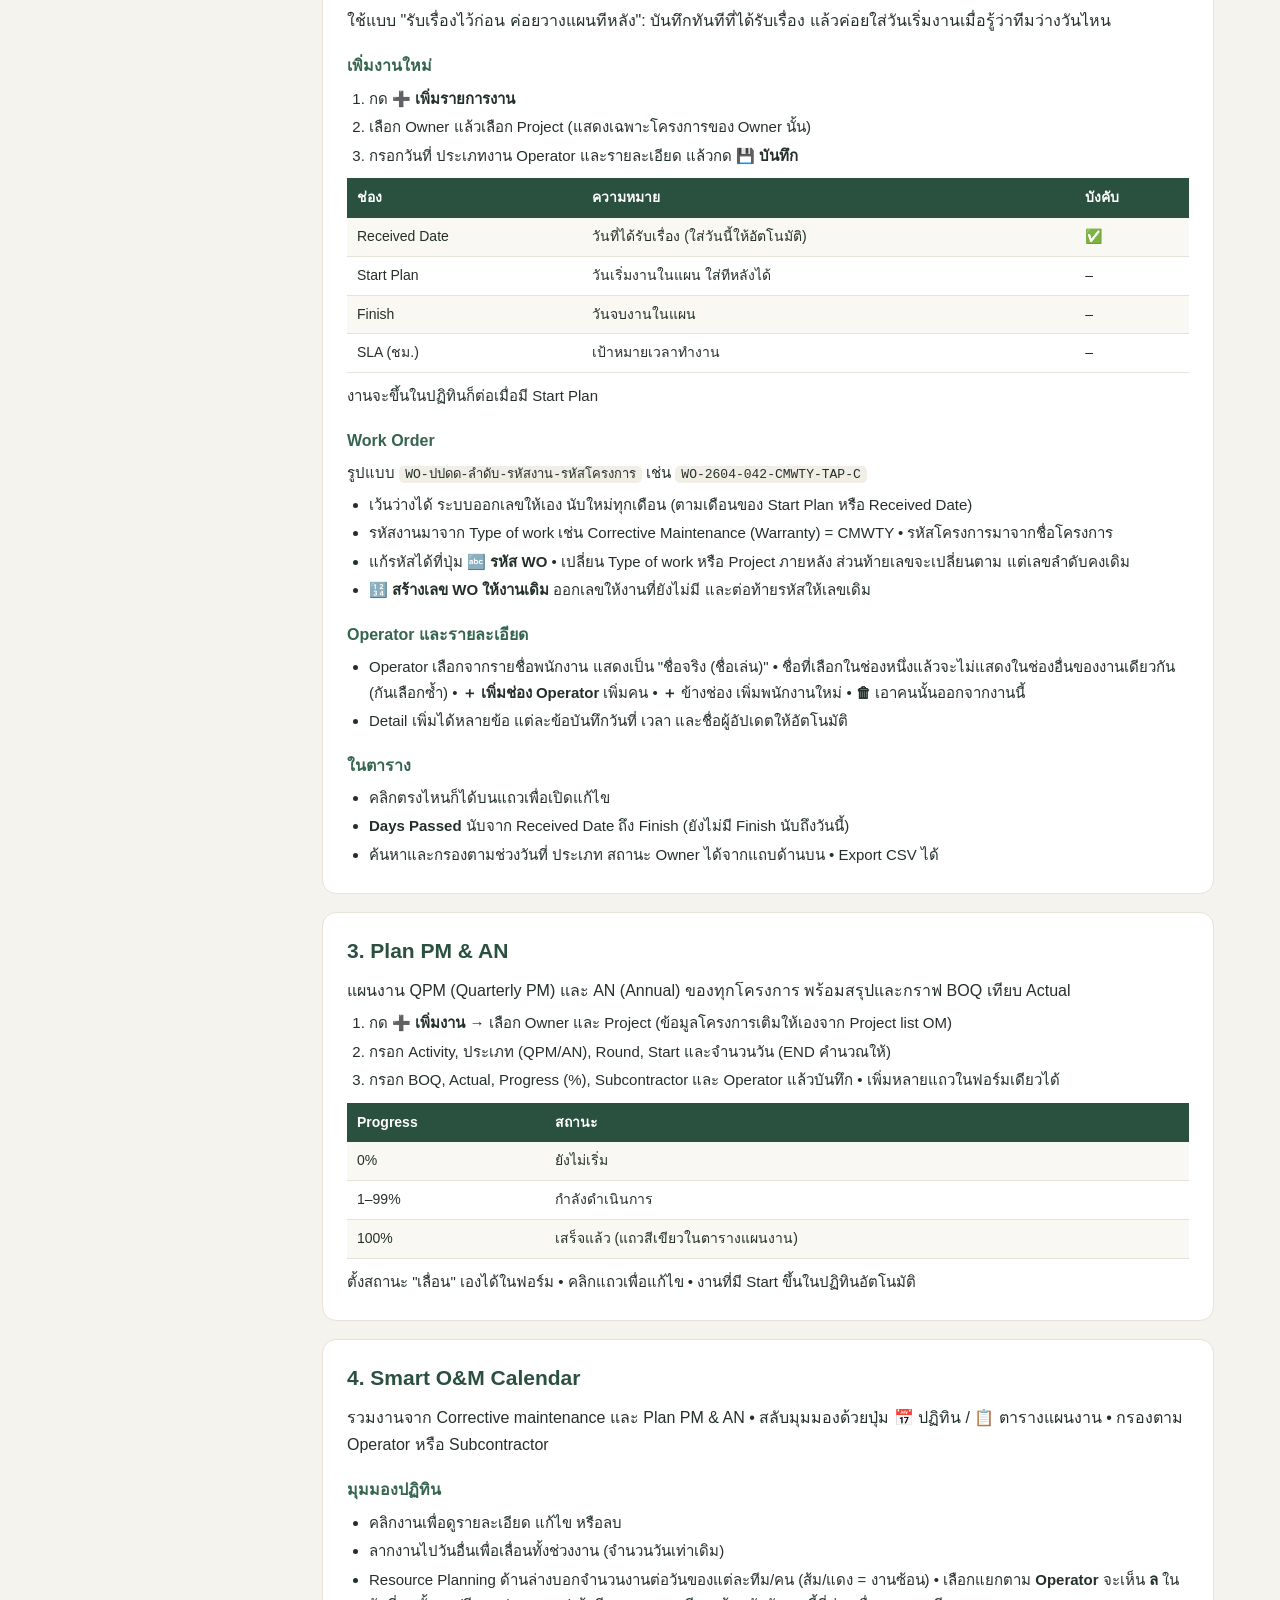
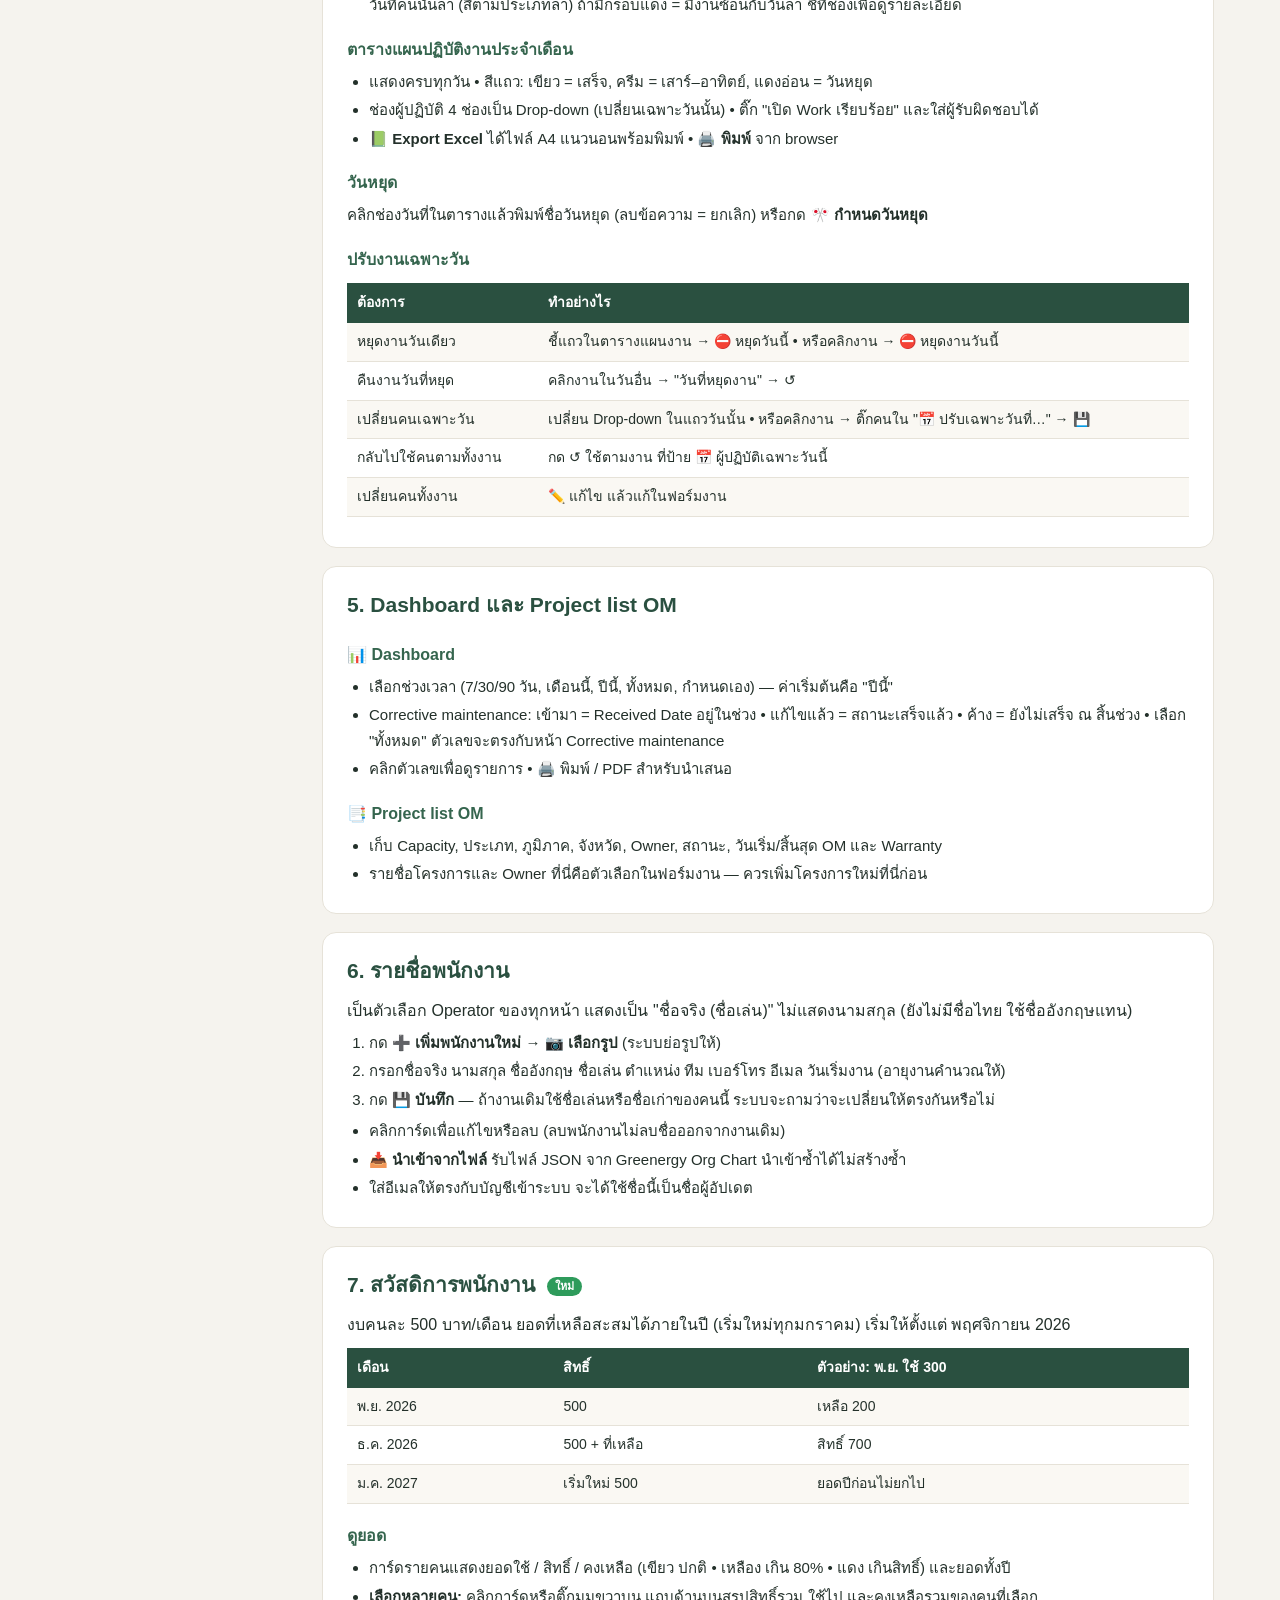
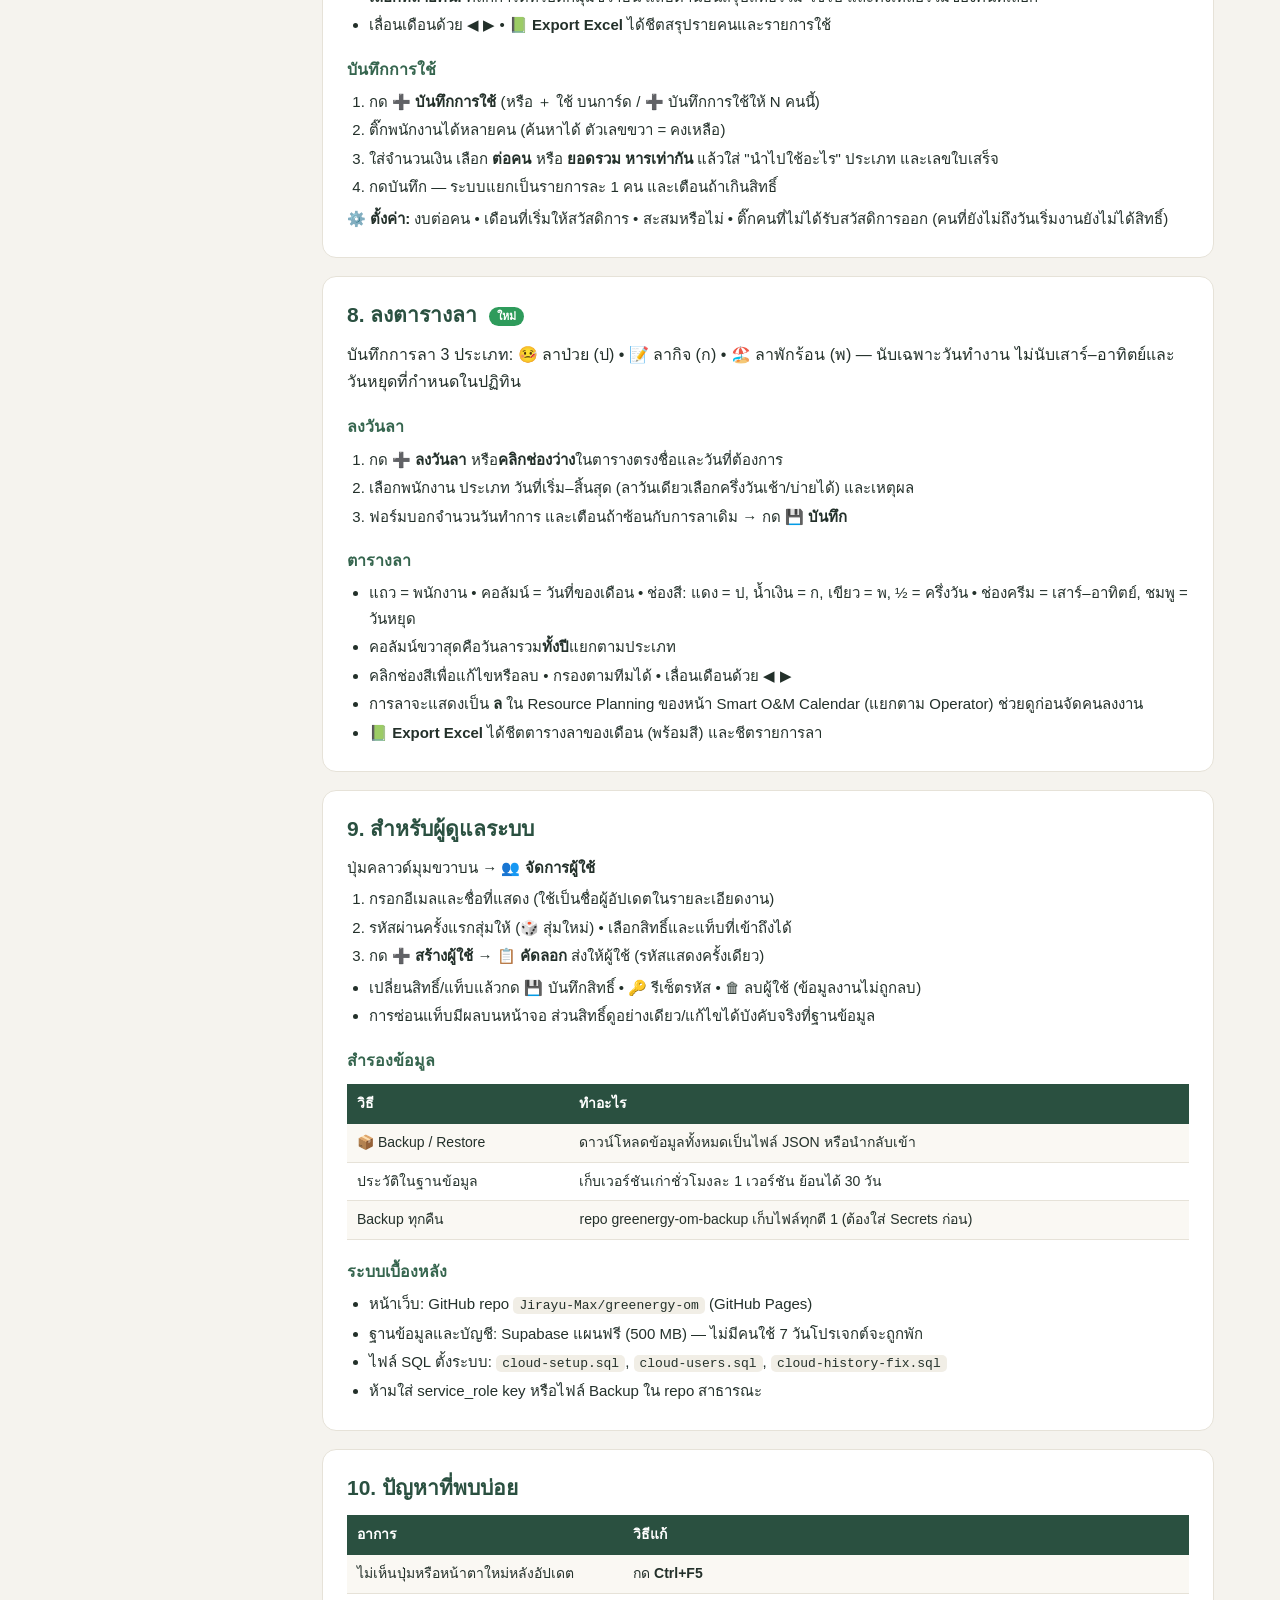
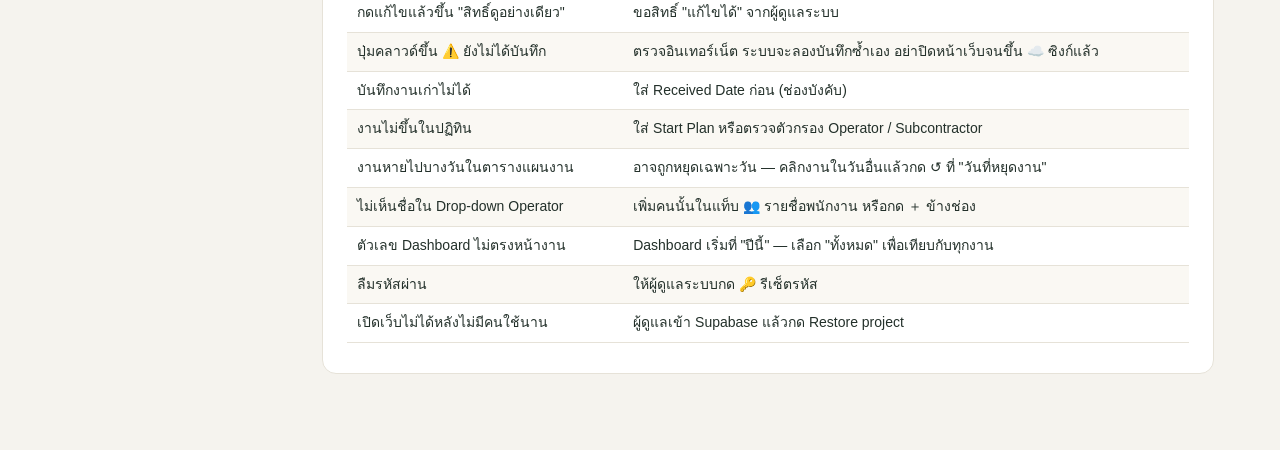
==== commit cc5ad913: "Resource Planning shows leave days (ล) per operator; drop leave table legend - By Operator: days on " ====
--- a/manual.html
+++ b/manual.html
@@ -61,6 +61,7 @@
   <h2>🆕 มีอะไรใหม่</h2>
   <table class="log">
     <tr><th>วันที่</th><th>การเปลี่ยนแปลง</th></tr>
+    <tr><td>13 พ.ย. 2026</td><td>Resource Planning (แยกตาม Operator) แสดง <b>ล</b> ในวันที่พนักงานลา ตามตารางลา</td></tr>
     <tr><td>13 พ.ย. 2026</td><td>เพิ่มแท็บ 📅 ลงตารางลา (ลาป่วย ลากิจ ลาพักร้อน) • ช่อง Operator ไม่แสดงชื่อที่เลือกไปแล้วในงานเดียวกัน</td></tr>
     <tr><td>13 พ.ย. 2026</td><td>เพิ่มคู่มือนี้บนเว็บ (ปุ่ม 📖 ข้าง Backup) • สวัสดิการ: เลือกหลายคนดูยอดรวม และบันทึกการใช้ให้หลายคนพร้อมกัน • ยอดสวัสดิการสะสมภายในปี เริ่ม พ.ย. 2026</td></tr>
     <tr><td>13 พ.ย. 2026</td><td>เปลี่ยนชื่อแท็บเป็น Corrective maintenance • Dashboard นับตรงกับหน้างาน • Work Order รูปแบบใหม่ WO-ปปดด-###-รหัสงาน-รหัสโครงการ • เพิ่มแท็บสวัสดิการพนักงาน</td></tr>
@@ -150,7 +151,7 @@
   <h2>4. Smart O&amp;M Calendar</h2>
   <p class="lead">รวมงานจาก Corrective maintenance และ Plan PM &amp; AN • สลับมุมมองด้วยปุ่ม 📅 ปฏิทิน / 📋 ตารางแผนงาน • กรองตาม Operator หรือ Subcontractor</p>
   <h3>มุมมองปฏิทิน</h3>
-  <ul><li>คลิกงานเพื่อดูรายละเอียด แก้ไข หรือลบ</li><li>ลากงานไปวันอื่นเพื่อเลื่อนทั้งช่วงงาน (จำนวนวันเท่าเดิม)</li><li>Resource Planning ด้านล่างบอกจำนวนงานต่อวันของแต่ละทีม/คน (ส้ม/แดง = งานซ้อน)</li></ul>
+  <ul><li>คลิกงานเพื่อดูรายละเอียด แก้ไข หรือลบ</li><li>ลากงานไปวันอื่นเพื่อเลื่อนทั้งช่วงงาน (จำนวนวันเท่าเดิม)</li><li>Resource Planning ด้านล่างบอกจำนวนงานต่อวันของแต่ละทีม/คน (ส้ม/แดง = งานซ้อน) • เลือกแยกตาม <b>Operator</b> จะเห็น <b>ล</b> ในวันที่คนนั้นลา (สีตามประเภทลา) ถ้ามีกรอบแดง = มีงานซ้อนกับวันลา ชี้ที่ช่องเพื่อดูรายละเอียด</li></ul>
   <h3>ตารางแผนปฏิบัติงานประจำเดือน</h3>
   <ul><li>แสดงครบทุกวัน • สีแถว: เขียว = เสร็จ, ครีม = เสาร์–อาทิตย์, แดงอ่อน = วันหยุด</li>
     <li>ช่องผู้ปฏิบัติ 4 ช่องเป็น Drop-down (เปลี่ยนเฉพาะวันนั้น) • ติ๊ก "เปิด Work เรียบร้อย" และใส่ผู้รับผิดชอบได้</li>
@@ -218,6 +219,7 @@
   <ul><li>แถว = พนักงาน • คอลัมน์ = วันที่ของเดือน • ช่องสี: แดง = ป, น้ำเงิน = ก, เขียว = พ, ½ = ครึ่งวัน • ช่องครีม = เสาร์–อาทิตย์, ชมพู = วันหยุด</li>
     <li>คอลัมน์ขวาสุดคือวันลารวม<b>ทั้งปี</b>แยกตามประเภท</li>
     <li>คลิกช่องสีเพื่อแก้ไขหรือลบ • กรองตามทีมได้ • เลื่อนเดือนด้วย ◀ ▶</li>
+    <li>การลาจะแสดงเป็น <b>ล</b> ใน Resource Planning ของหน้า Smart O&amp;M Calendar (แยกตาม Operator) ช่วยดูก่อนจัดคนลงงาน</li>
     <li><b>📗 Export Excel</b> ได้ชีตตารางลาของเดือน (พร้อมสี) และชีตรายการลา</li></ul>
 </section>
 
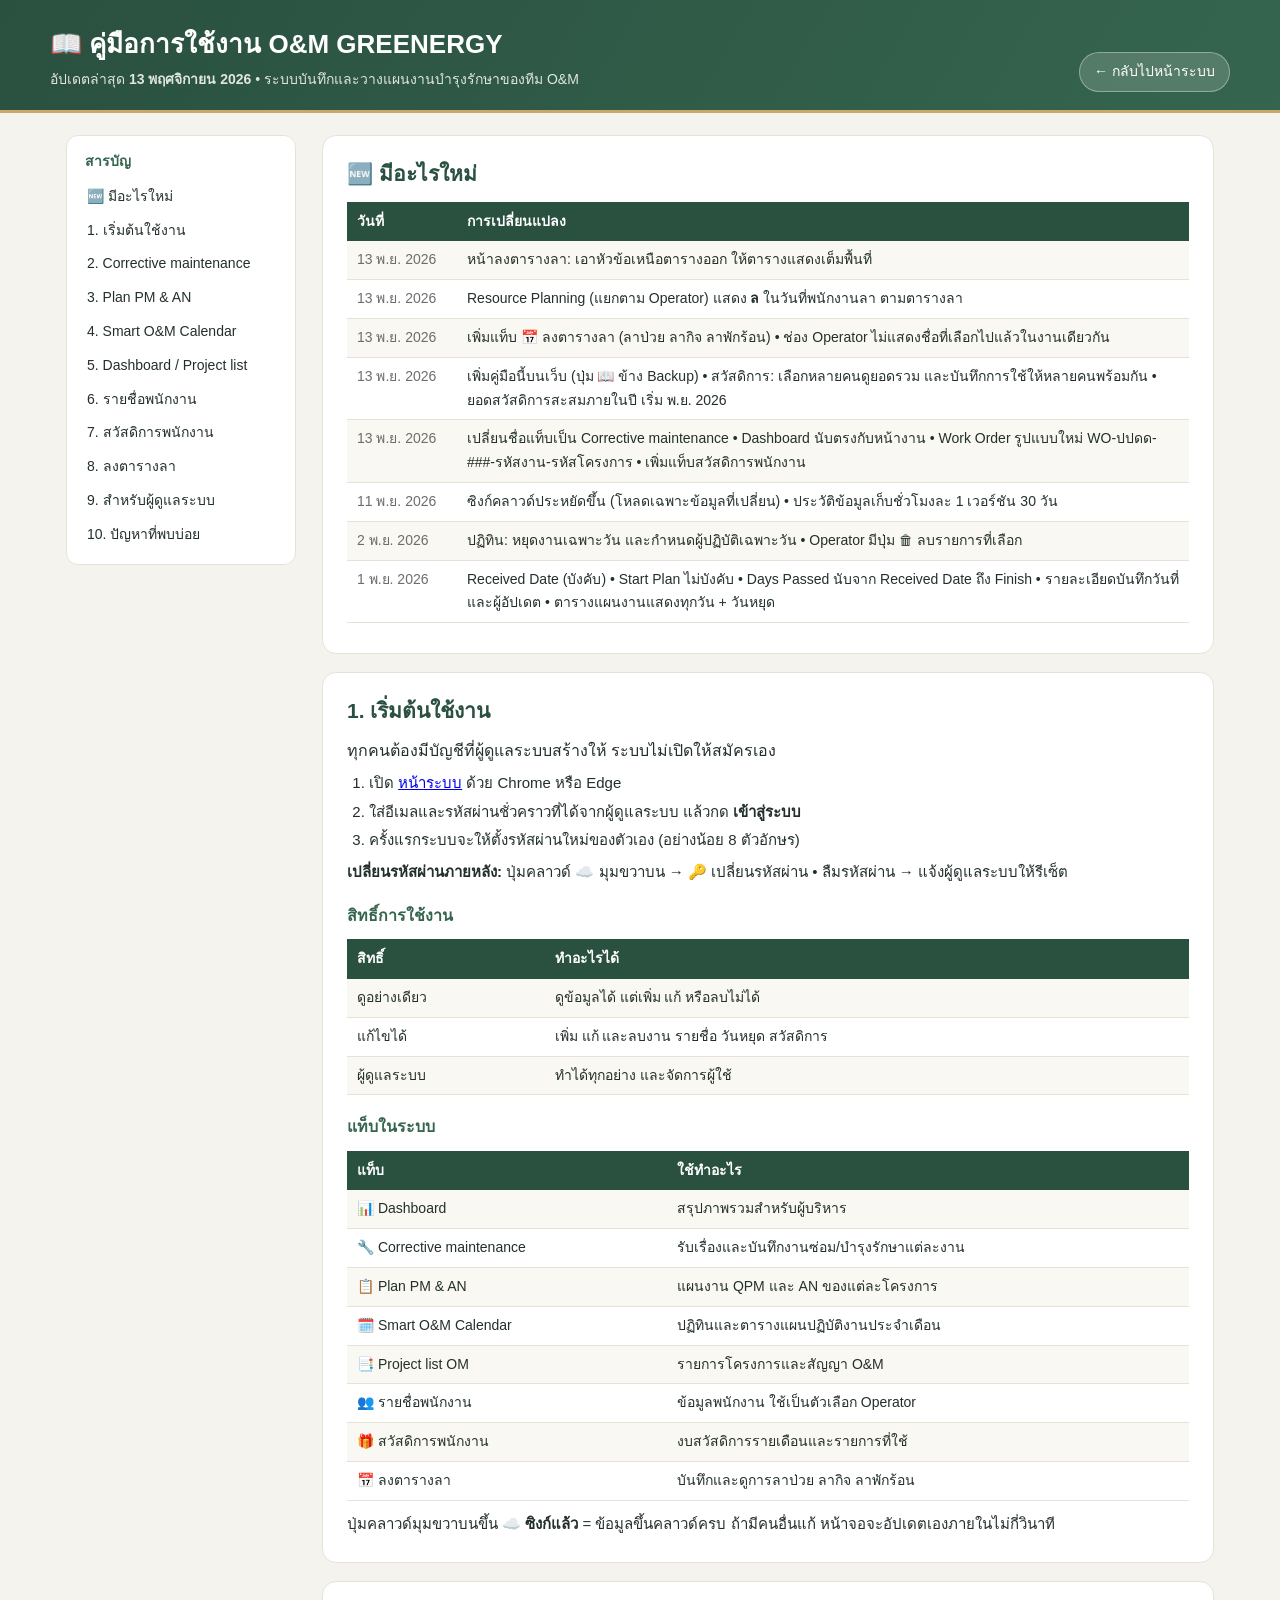
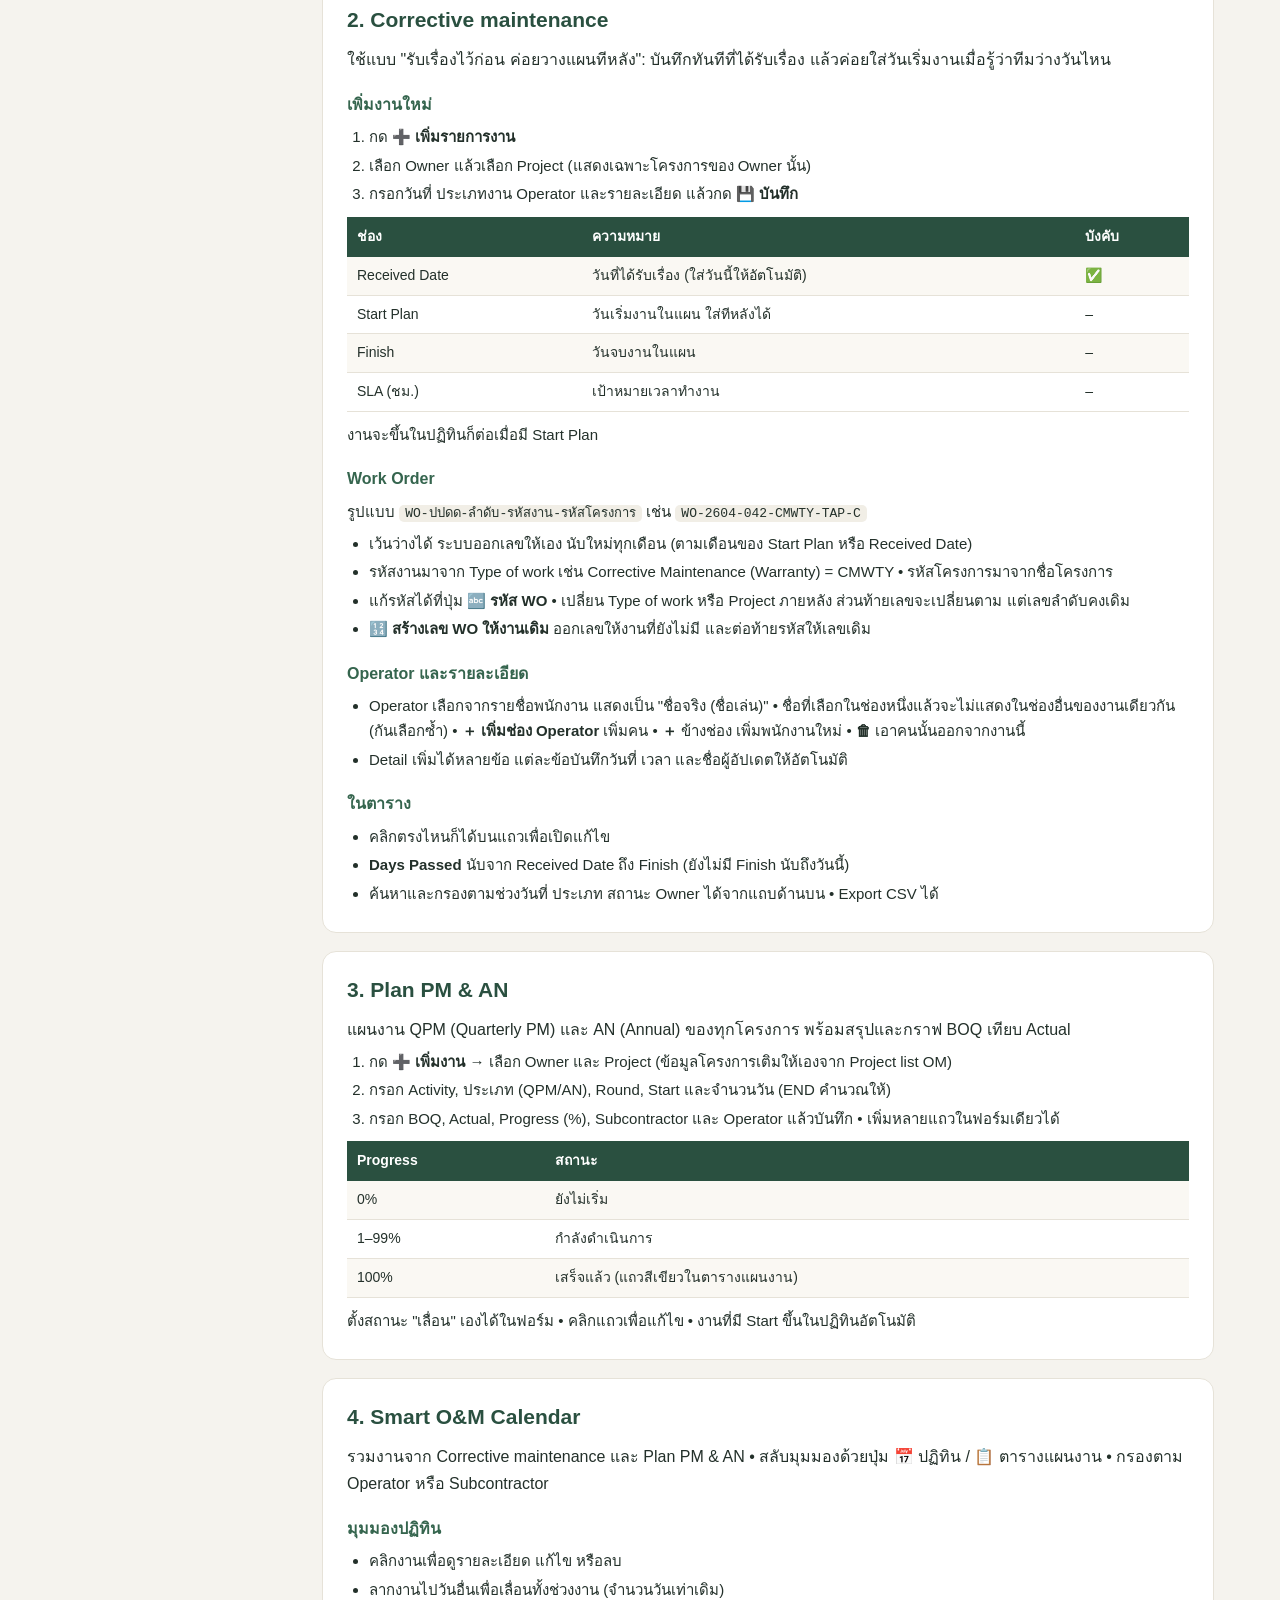
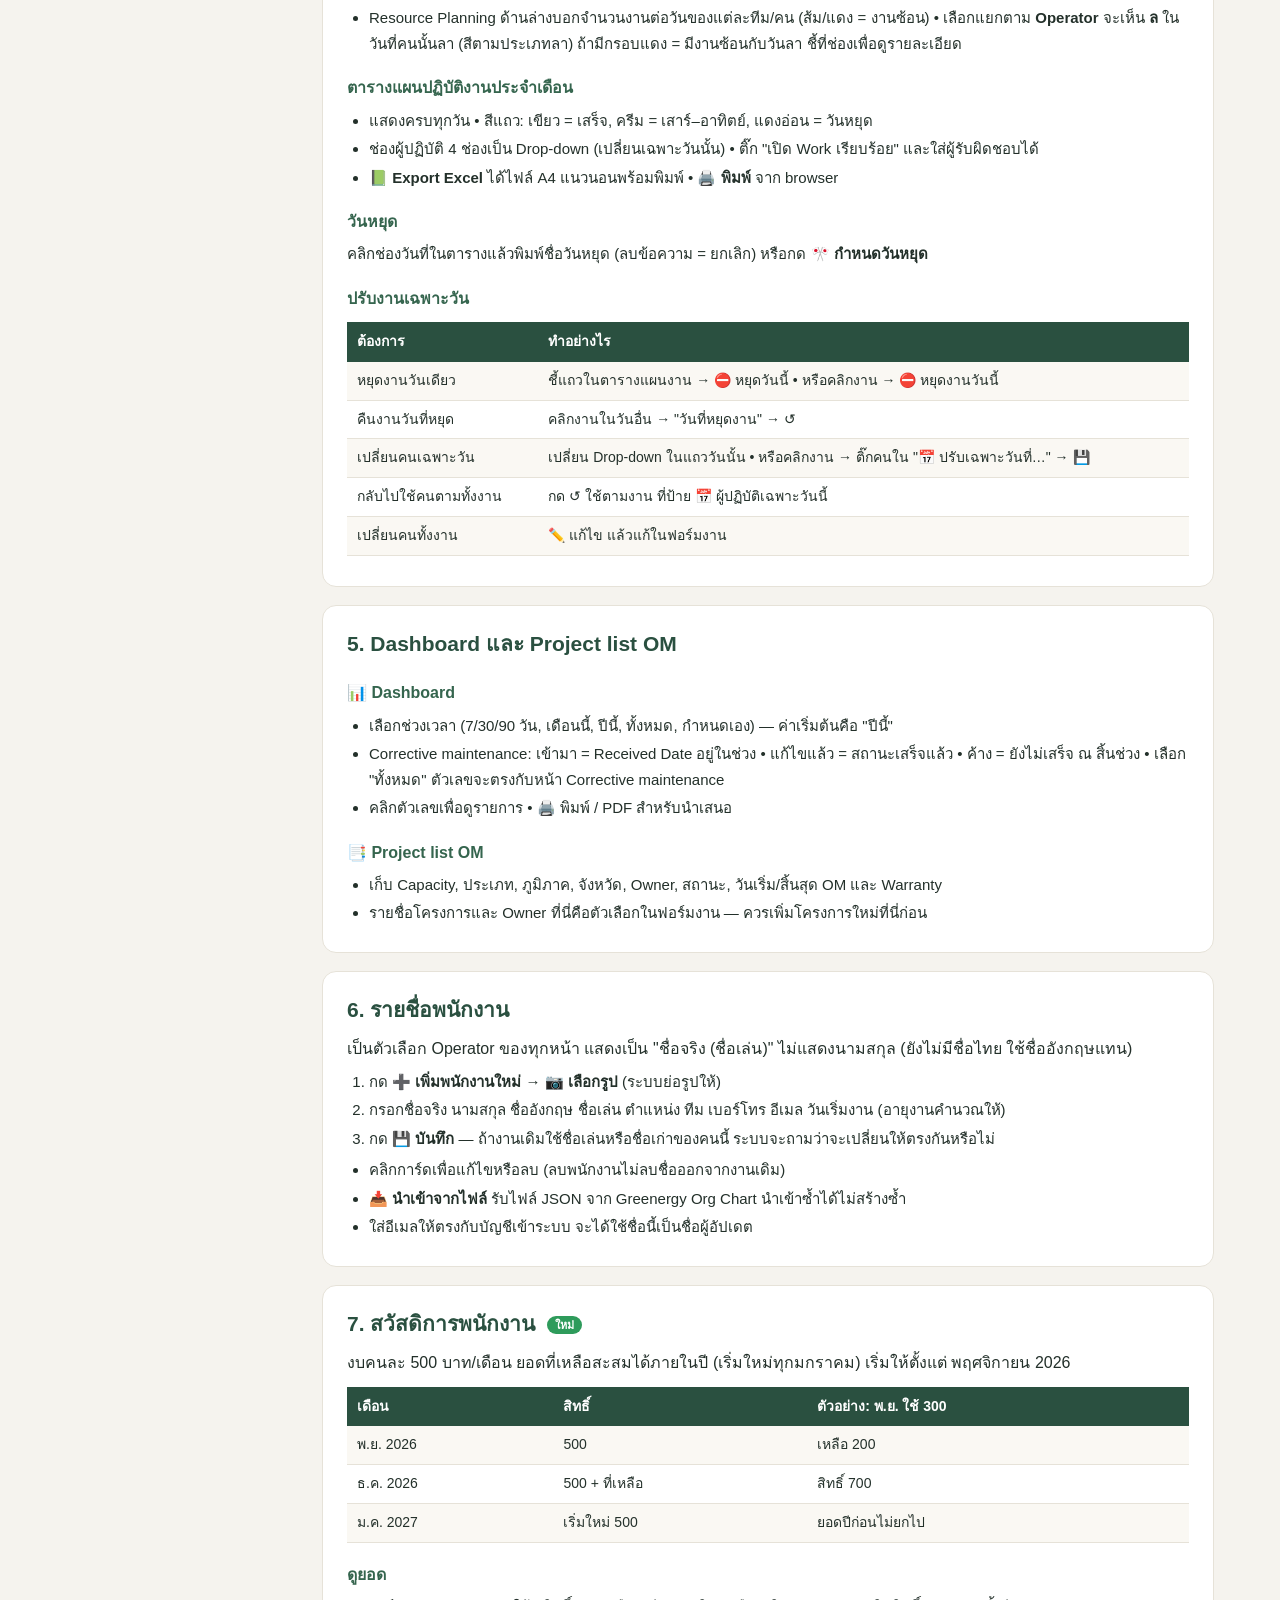
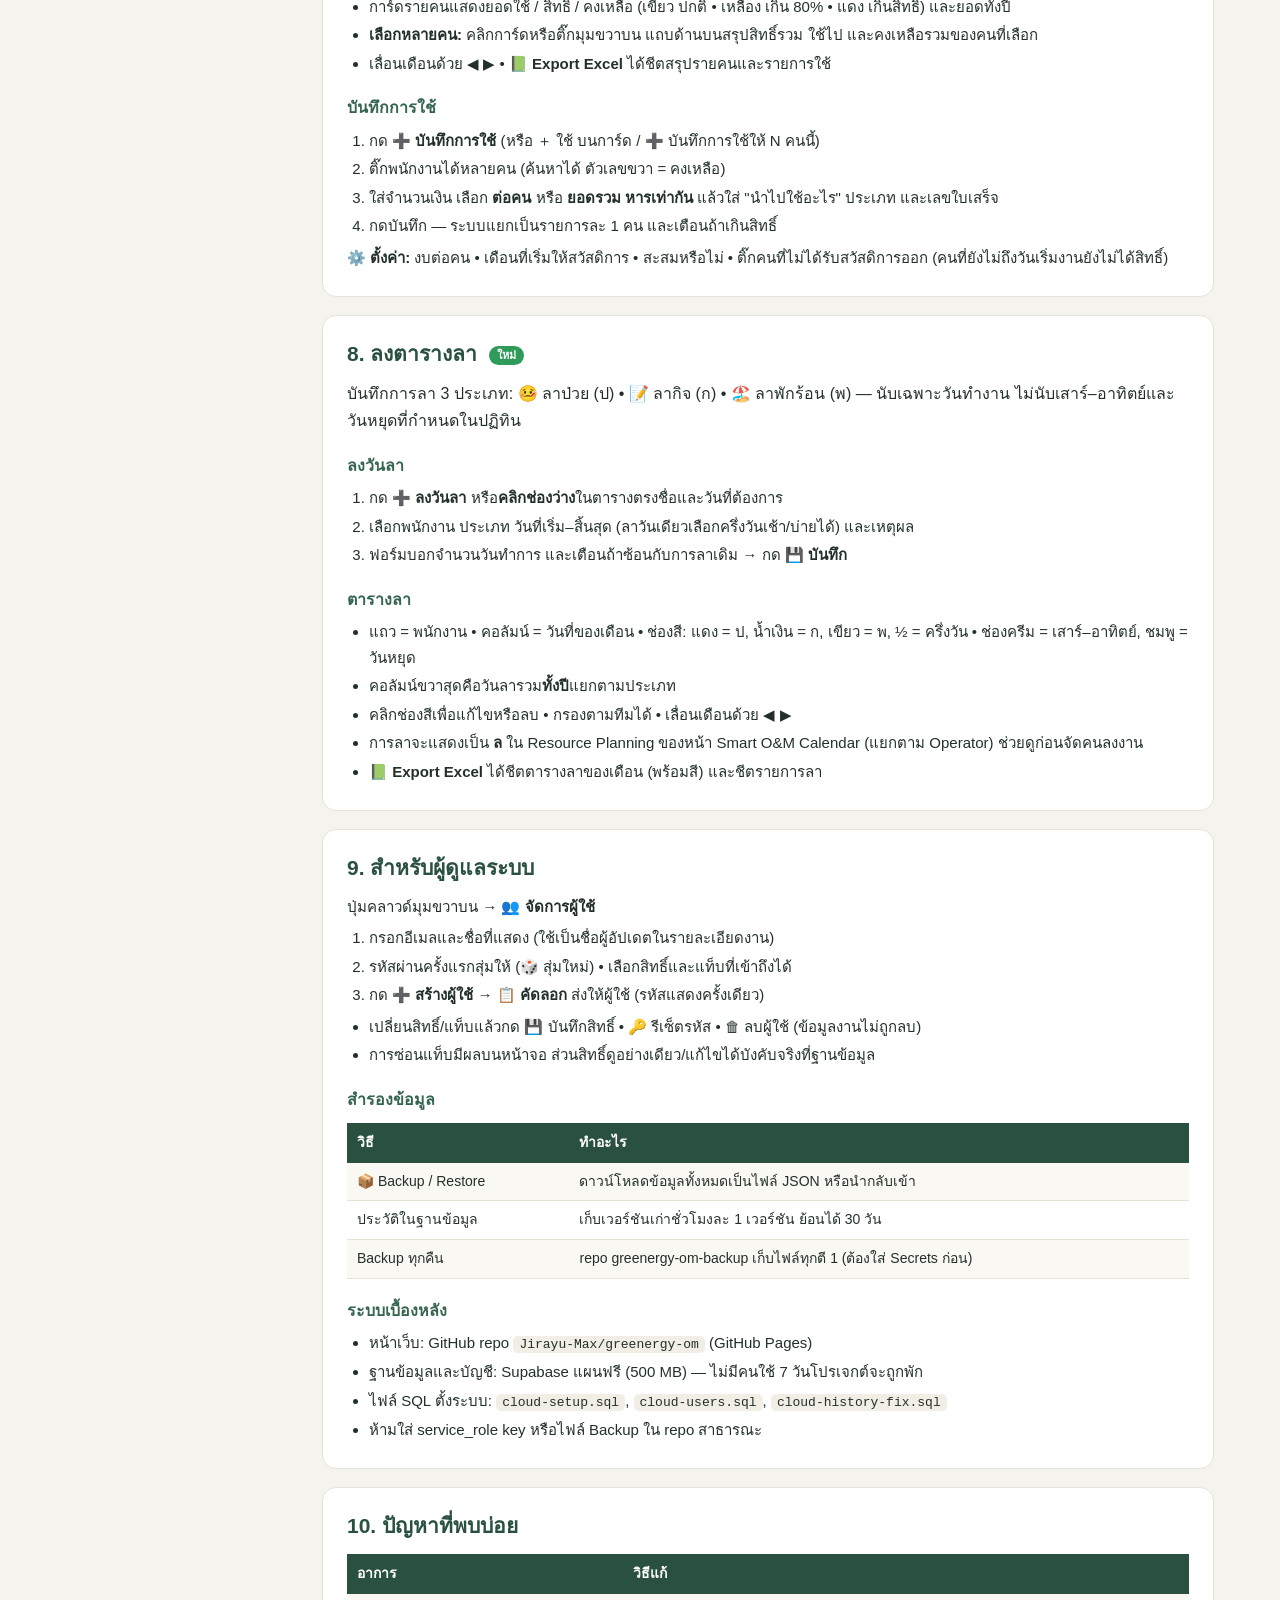
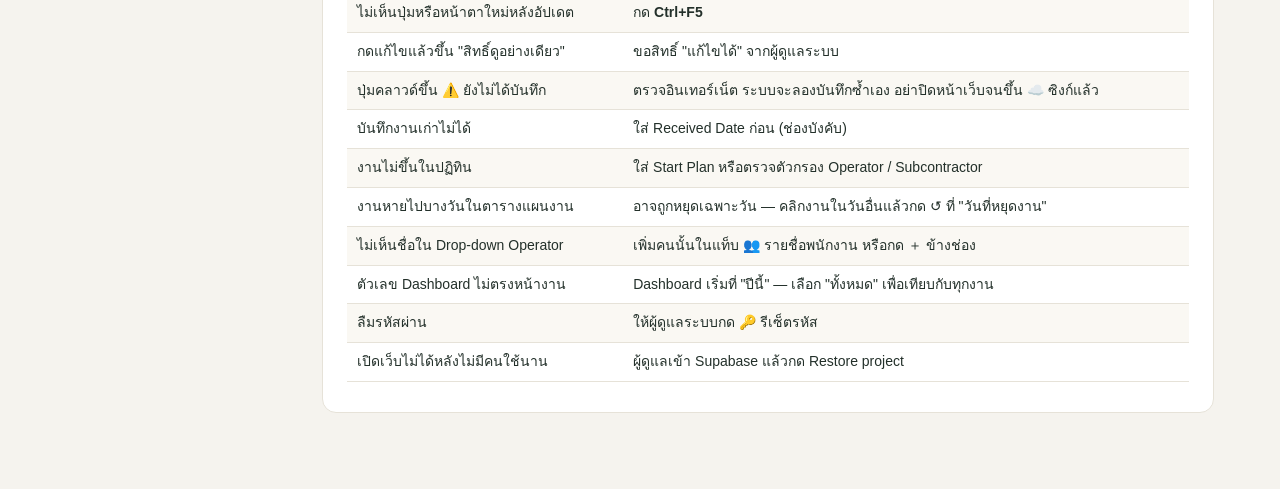
==== commit d7134cad: "Leave page: remove heading above the leave grid Co-Authored-By: Claude Opus 5.5 <noreply@anthropic.c" ====
--- a/manual.html
+++ b/manual.html
@@ -61,6 +61,7 @@
   <h2>🆕 มีอะไรใหม่</h2>
   <table class="log">
     <tr><th>วันที่</th><th>การเปลี่ยนแปลง</th></tr>
+    <tr><td>13 พ.ย. 2026</td><td>หน้าลงตารางลา: เอาหัวข้อเหนือตารางออก ให้ตารางแสดงเต็มพื้นที่</td></tr>
     <tr><td>13 พ.ย. 2026</td><td>Resource Planning (แยกตาม Operator) แสดง <b>ล</b> ในวันที่พนักงานลา ตามตารางลา</td></tr>
     <tr><td>13 พ.ย. 2026</td><td>เพิ่มแท็บ 📅 ลงตารางลา (ลาป่วย ลากิจ ลาพักร้อน) • ช่อง Operator ไม่แสดงชื่อที่เลือกไปแล้วในงานเดียวกัน</td></tr>
     <tr><td>13 พ.ย. 2026</td><td>เพิ่มคู่มือนี้บนเว็บ (ปุ่ม 📖 ข้าง Backup) • สวัสดิการ: เลือกหลายคนดูยอดรวม และบันทึกการใช้ให้หลายคนพร้อมกัน • ยอดสวัสดิการสะสมภายในปี เริ่ม พ.ย. 2026</td></tr>
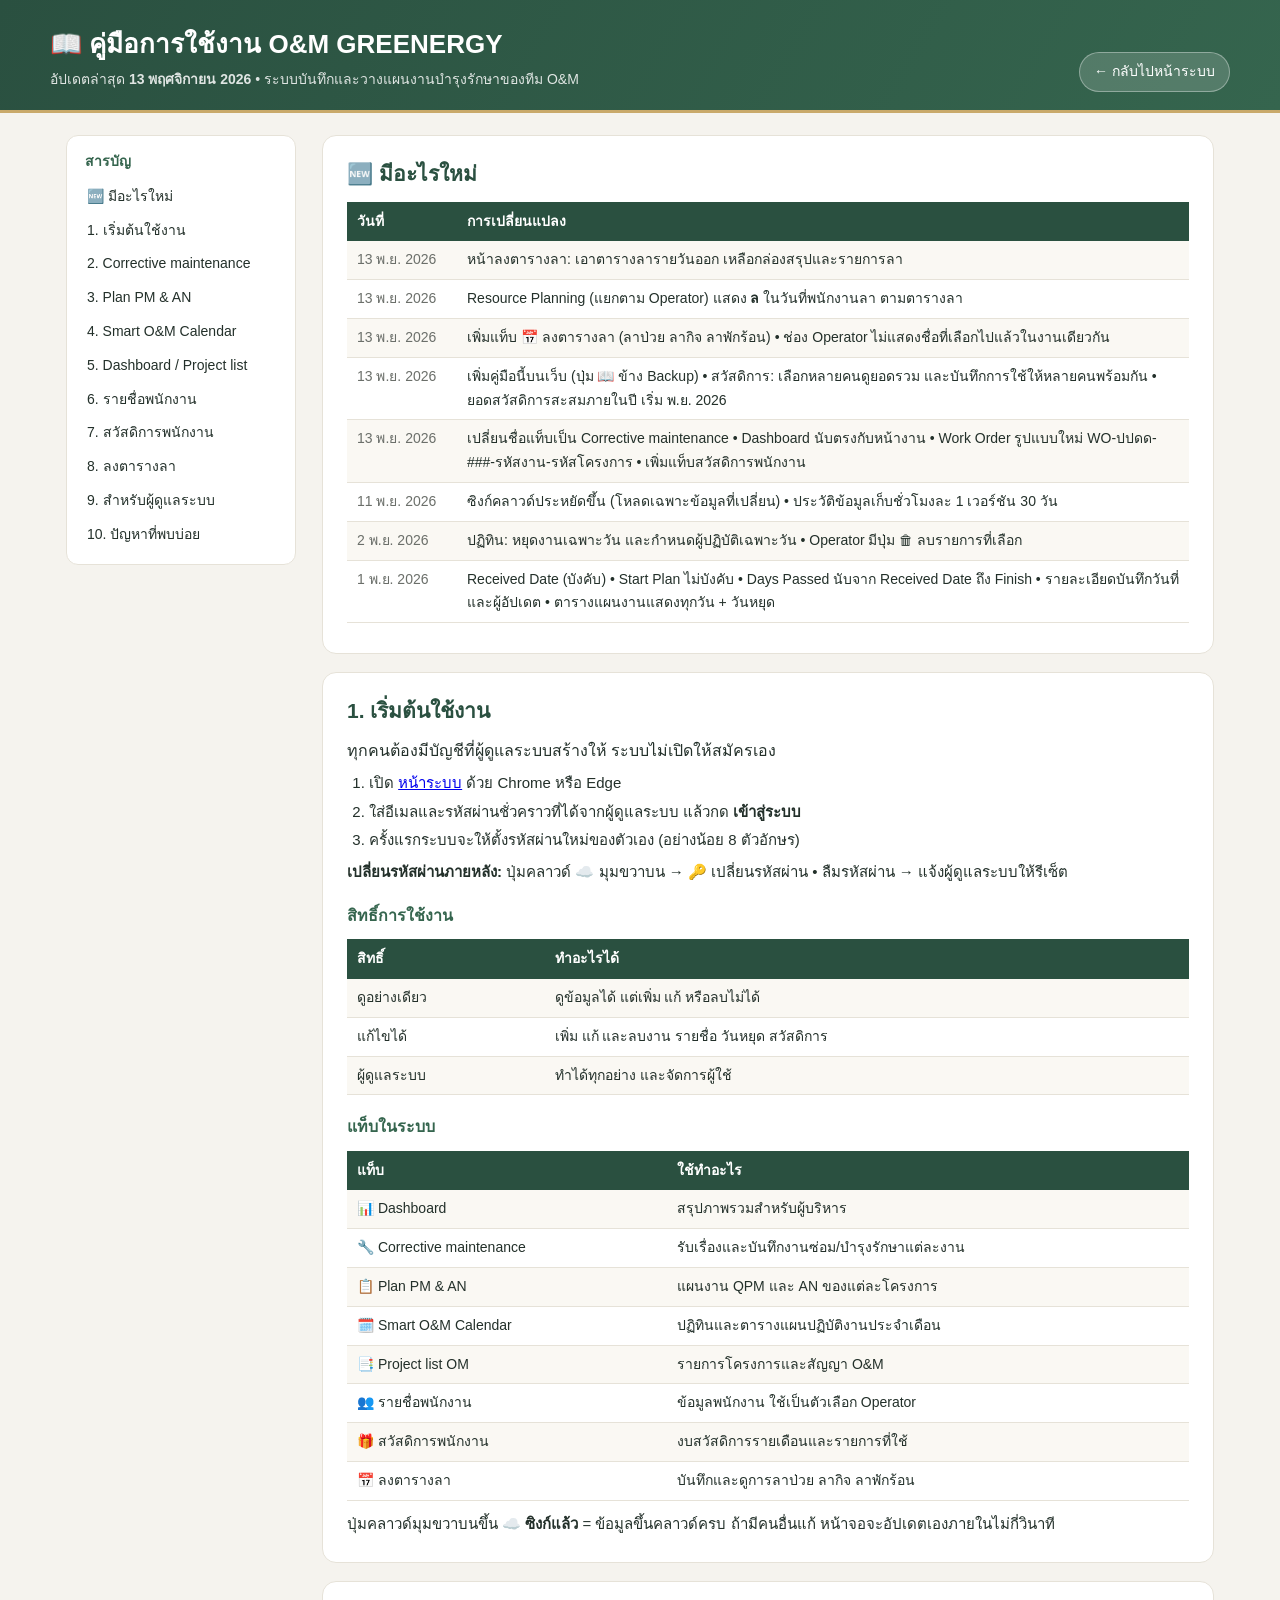
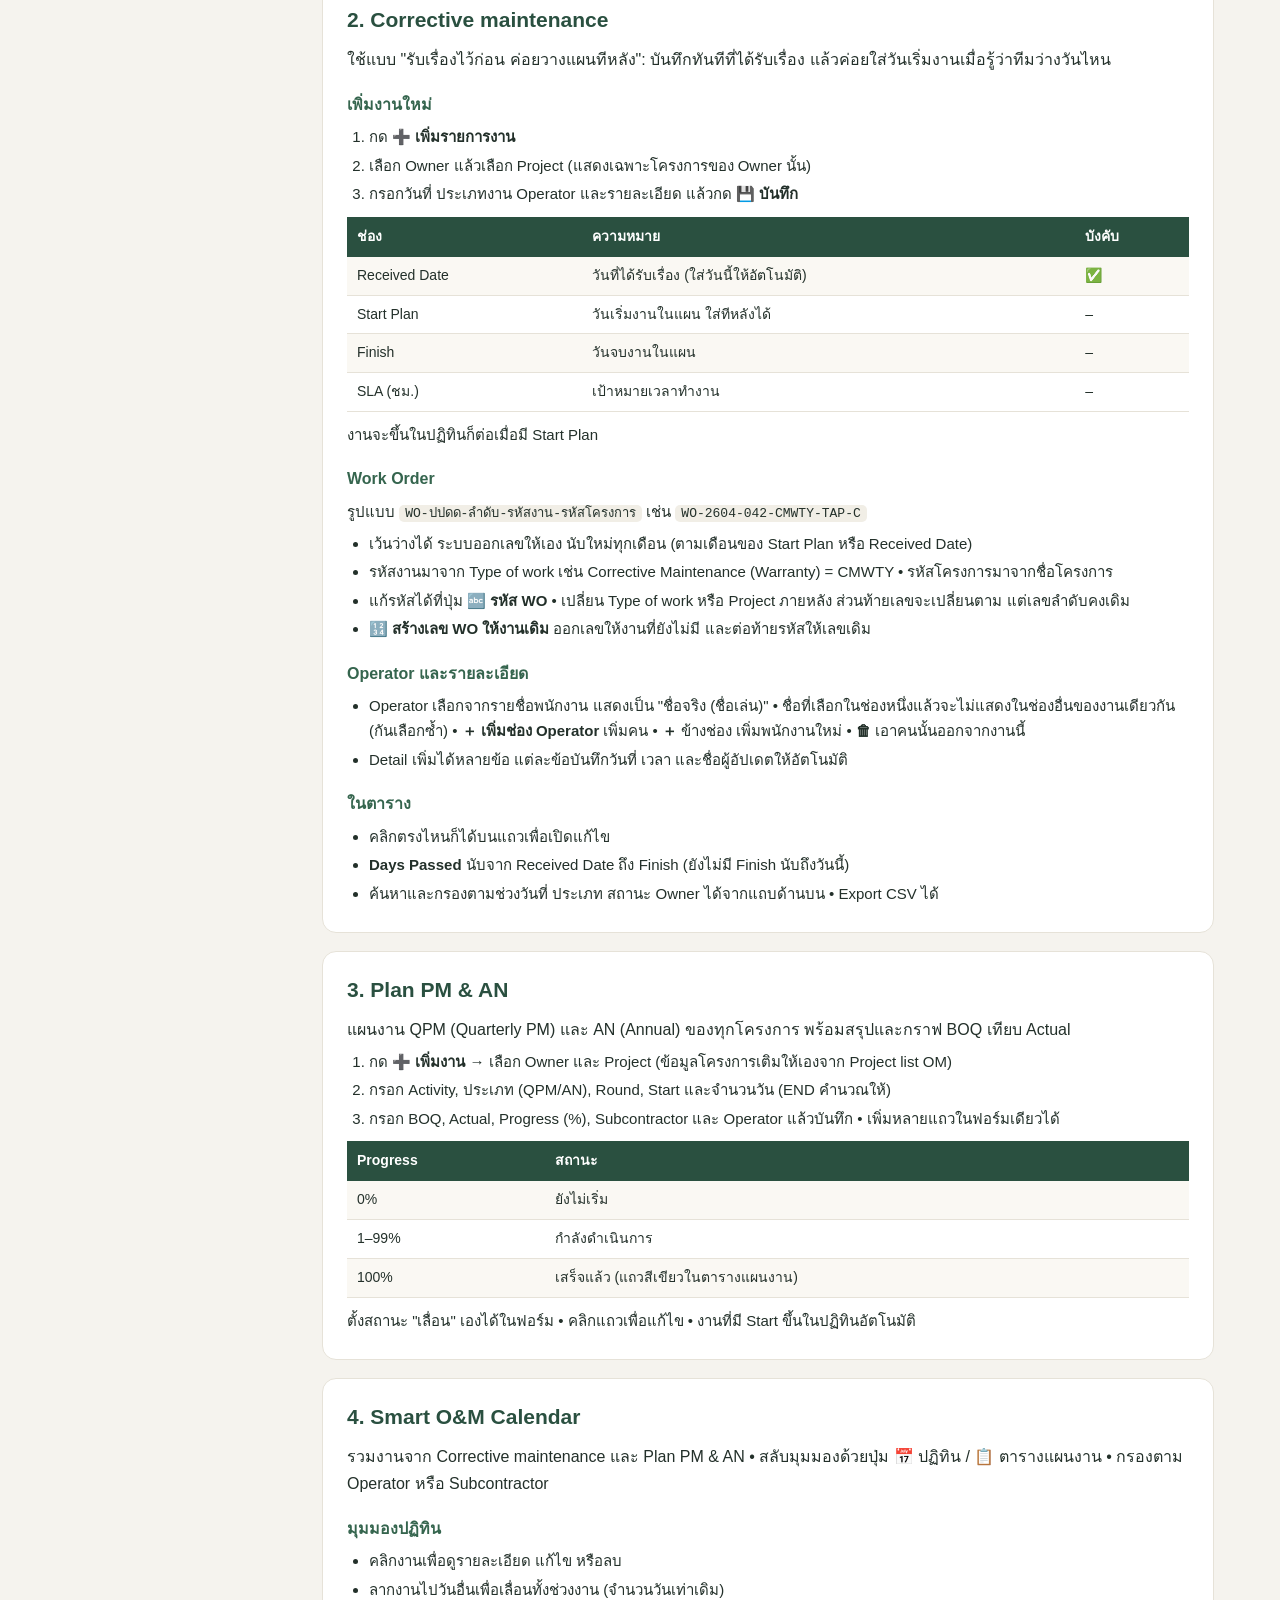
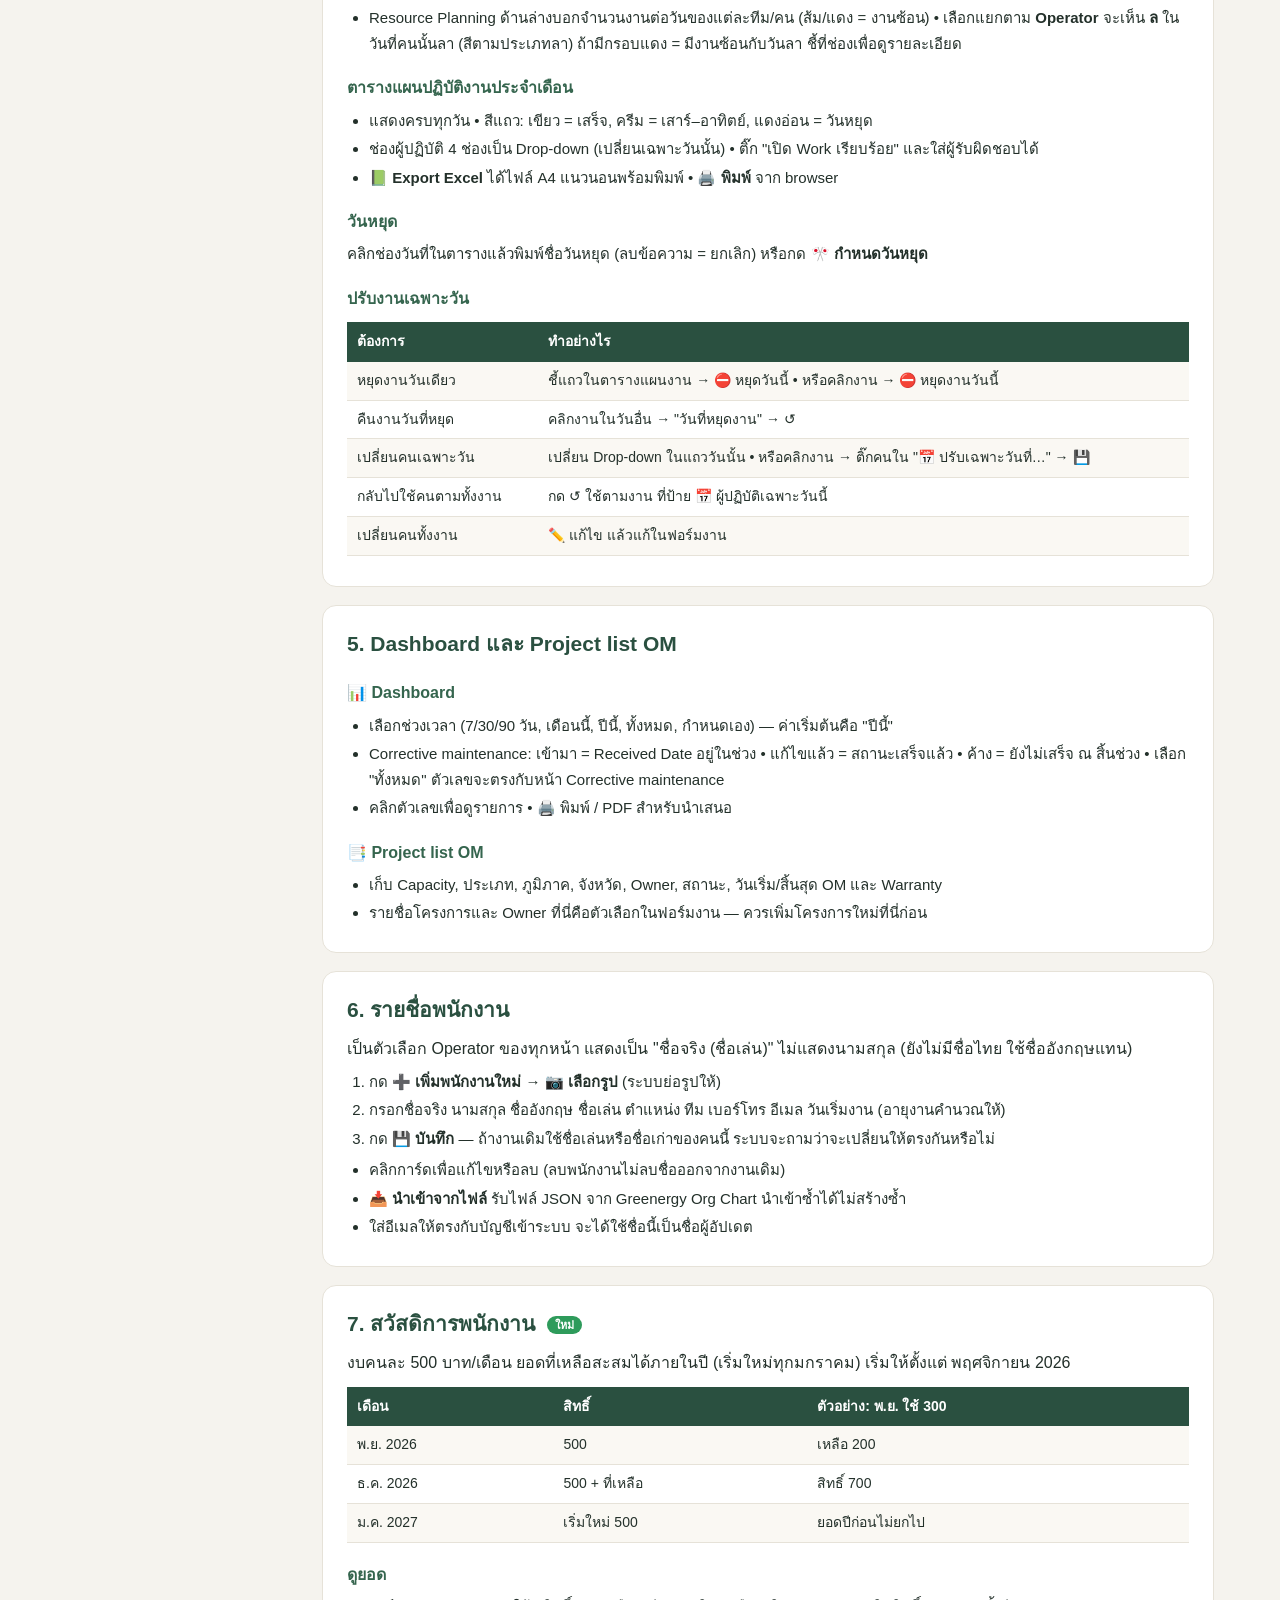
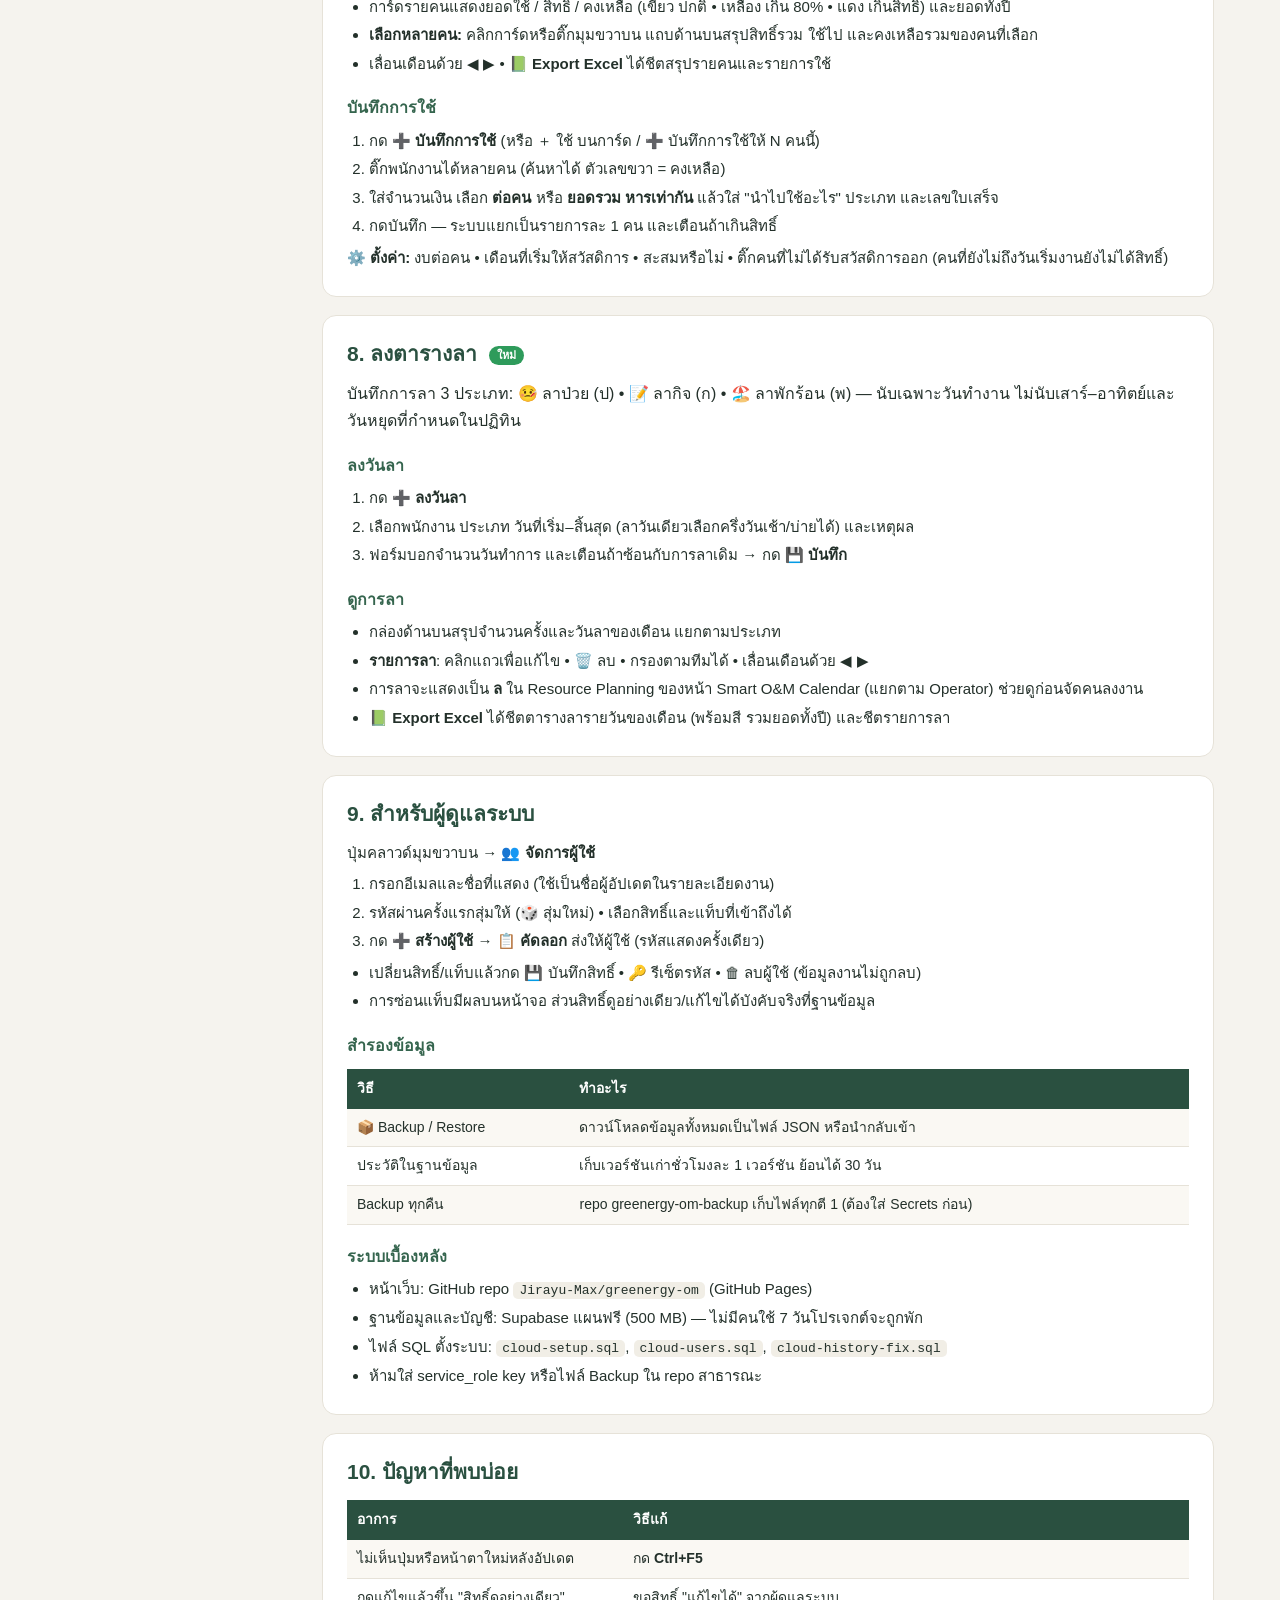
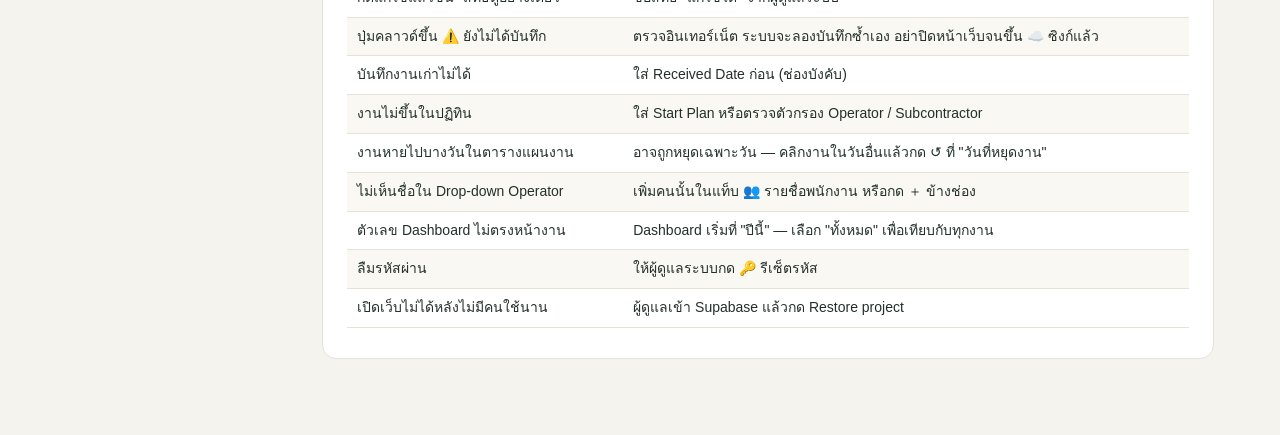
==== commit 8966ae56: "Leave page: remove the daily leave grid; keep summary and leave list Co-Authored-By: Claude Opus 5.5" ====
--- a/manual.html
+++ b/manual.html
@@ -61,7 +61,7 @@
   <h2>🆕 มีอะไรใหม่</h2>
   <table class="log">
     <tr><th>วันที่</th><th>การเปลี่ยนแปลง</th></tr>
-    <tr><td>13 พ.ย. 2026</td><td>หน้าลงตารางลา: เอาหัวข้อเหนือตารางออก ให้ตารางแสดงเต็มพื้นที่</td></tr>
+    <tr><td>13 พ.ย. 2026</td><td>หน้าลงตารางลา: เอาตารางลารายวันออก เหลือกล่องสรุปและรายการลา</td></tr>
     <tr><td>13 พ.ย. 2026</td><td>Resource Planning (แยกตาม Operator) แสดง <b>ล</b> ในวันที่พนักงานลา ตามตารางลา</td></tr>
     <tr><td>13 พ.ย. 2026</td><td>เพิ่มแท็บ 📅 ลงตารางลา (ลาป่วย ลากิจ ลาพักร้อน) • ช่อง Operator ไม่แสดงชื่อที่เลือกไปแล้วในงานเดียวกัน</td></tr>
     <tr><td>13 พ.ย. 2026</td><td>เพิ่มคู่มือนี้บนเว็บ (ปุ่ม 📖 ข้าง Backup) • สวัสดิการ: เลือกหลายคนดูยอดรวม และบันทึกการใช้ให้หลายคนพร้อมกัน • ยอดสวัสดิการสะสมภายในปี เริ่ม พ.ย. 2026</td></tr>
@@ -213,15 +213,14 @@
   <h2>8. ลงตารางลา <span class="new">ใหม่</span></h2>
   <p class="lead">บันทึกการลา 3 ประเภท: 🤒 ลาป่วย (ป) • 📝 ลากิจ (ก) • 🏖️ ลาพักร้อน (พ) — นับเฉพาะวันทำงาน ไม่นับเสาร์–อาทิตย์และวันหยุดที่กำหนดในปฏิทิน</p>
   <h3>ลงวันลา</h3>
-  <ol><li>กด <b>➕ ลงวันลา</b> หรือ<b>คลิกช่องว่าง</b>ในตารางตรงชื่อและวันที่ต้องการ</li>
+  <ol><li>กด <b>➕ ลงวันลา</b></li>
     <li>เลือกพนักงาน ประเภท วันที่เริ่ม–สิ้นสุด (ลาวันเดียวเลือกครึ่งวันเช้า/บ่ายได้) และเหตุผล</li>
     <li>ฟอร์มบอกจำนวนวันทำการ และเตือนถ้าซ้อนกับการลาเดิม → กด <b>💾 บันทึก</b></li></ol>
-  <h3>ตารางลา</h3>
-  <ul><li>แถว = พนักงาน • คอลัมน์ = วันที่ของเดือน • ช่องสี: แดง = ป, น้ำเงิน = ก, เขียว = พ, ½ = ครึ่งวัน • ช่องครีม = เสาร์–อาทิตย์, ชมพู = วันหยุด</li>
-    <li>คอลัมน์ขวาสุดคือวันลารวม<b>ทั้งปี</b>แยกตามประเภท</li>
-    <li>คลิกช่องสีเพื่อแก้ไขหรือลบ • กรองตามทีมได้ • เลื่อนเดือนด้วย ◀ ▶</li>
+  <h3>ดูการลา</h3>
+  <ul><li>กล่องด้านบนสรุปจำนวนครั้งและวันลาของเดือน แยกตามประเภท</li>
+    <li><b>รายการลา</b>: คลิกแถวเพื่อแก้ไข • 🗑️ ลบ • กรองตามทีมได้ • เลื่อนเดือนด้วย ◀ ▶</li>
     <li>การลาจะแสดงเป็น <b>ล</b> ใน Resource Planning ของหน้า Smart O&amp;M Calendar (แยกตาม Operator) ช่วยดูก่อนจัดคนลงงาน</li>
-    <li><b>📗 Export Excel</b> ได้ชีตตารางลาของเดือน (พร้อมสี) และชีตรายการลา</li></ul>
+    <li><b>📗 Export Excel</b> ได้ชีตตารางลารายวันของเดือน (พร้อมสี รวมยอดทั้งปี) และชีตรายการลา</li></ul>
 </section>
 
 <section id="admin">
